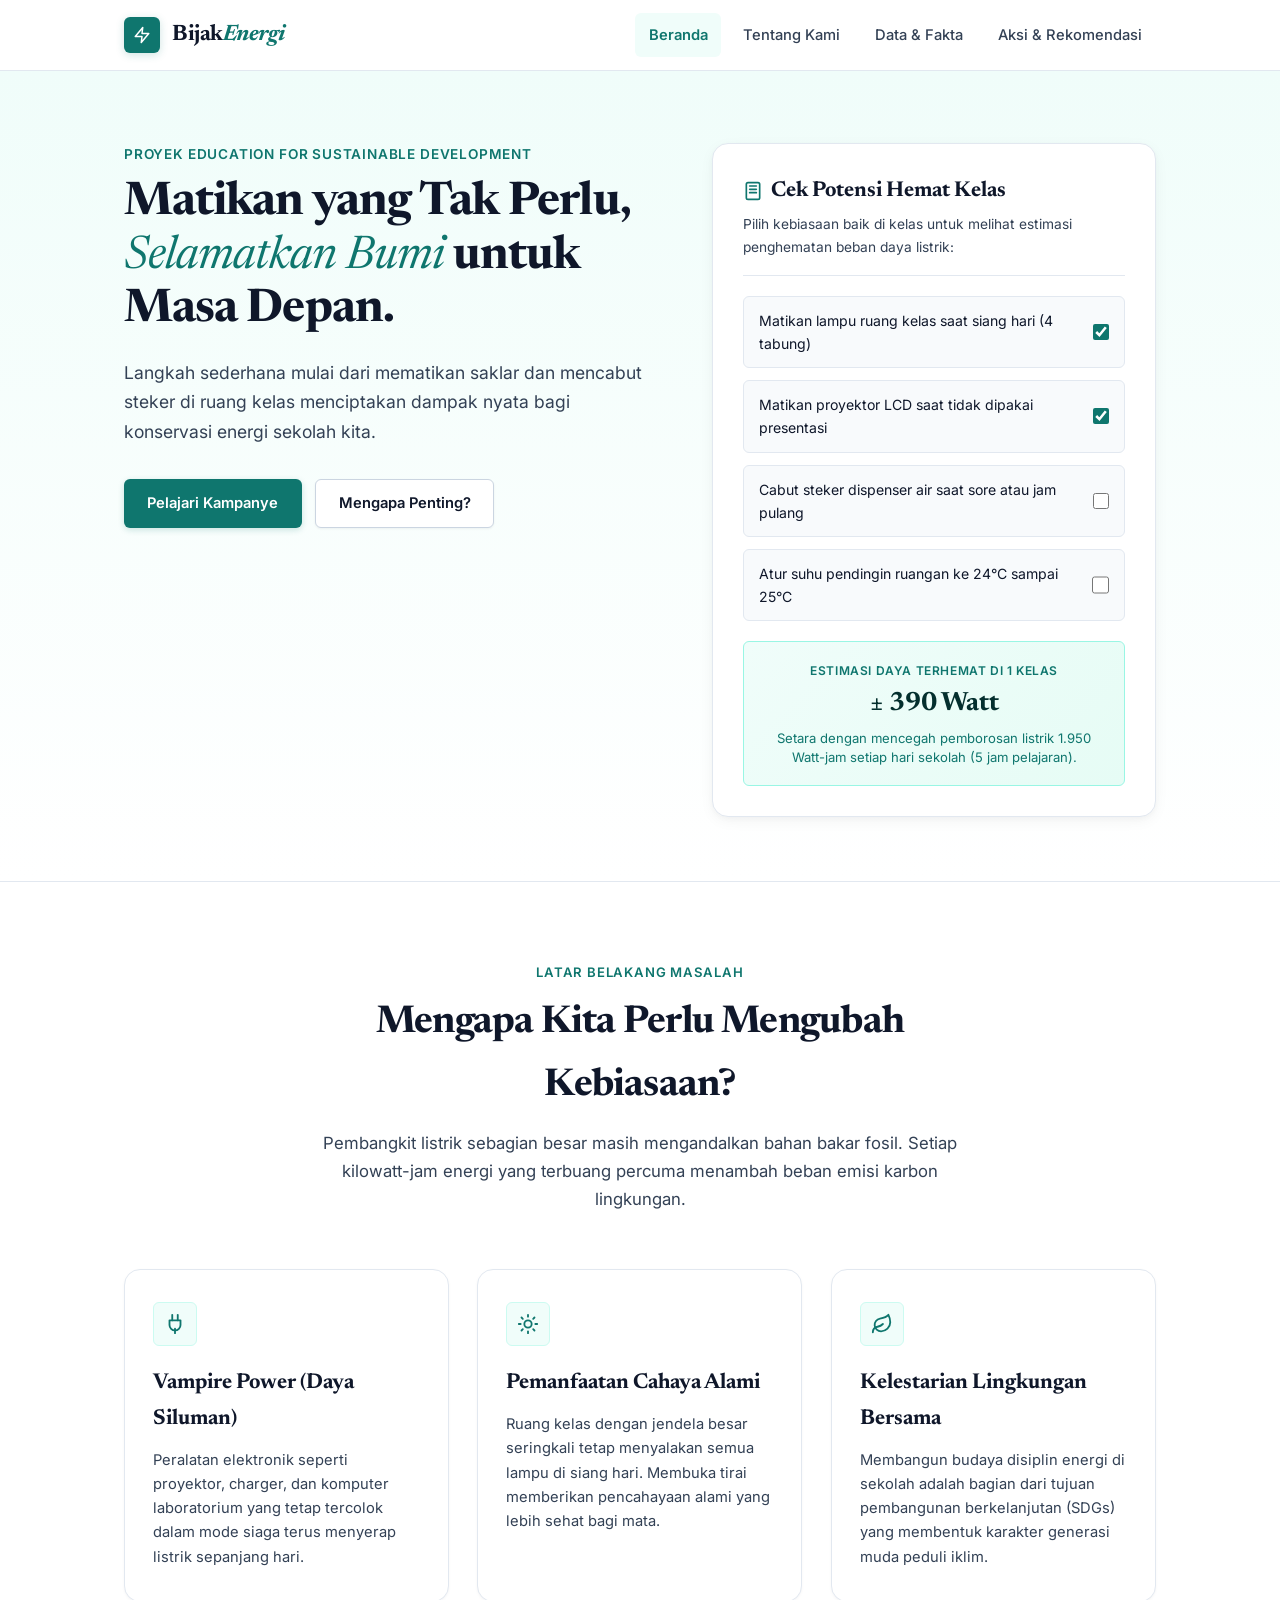
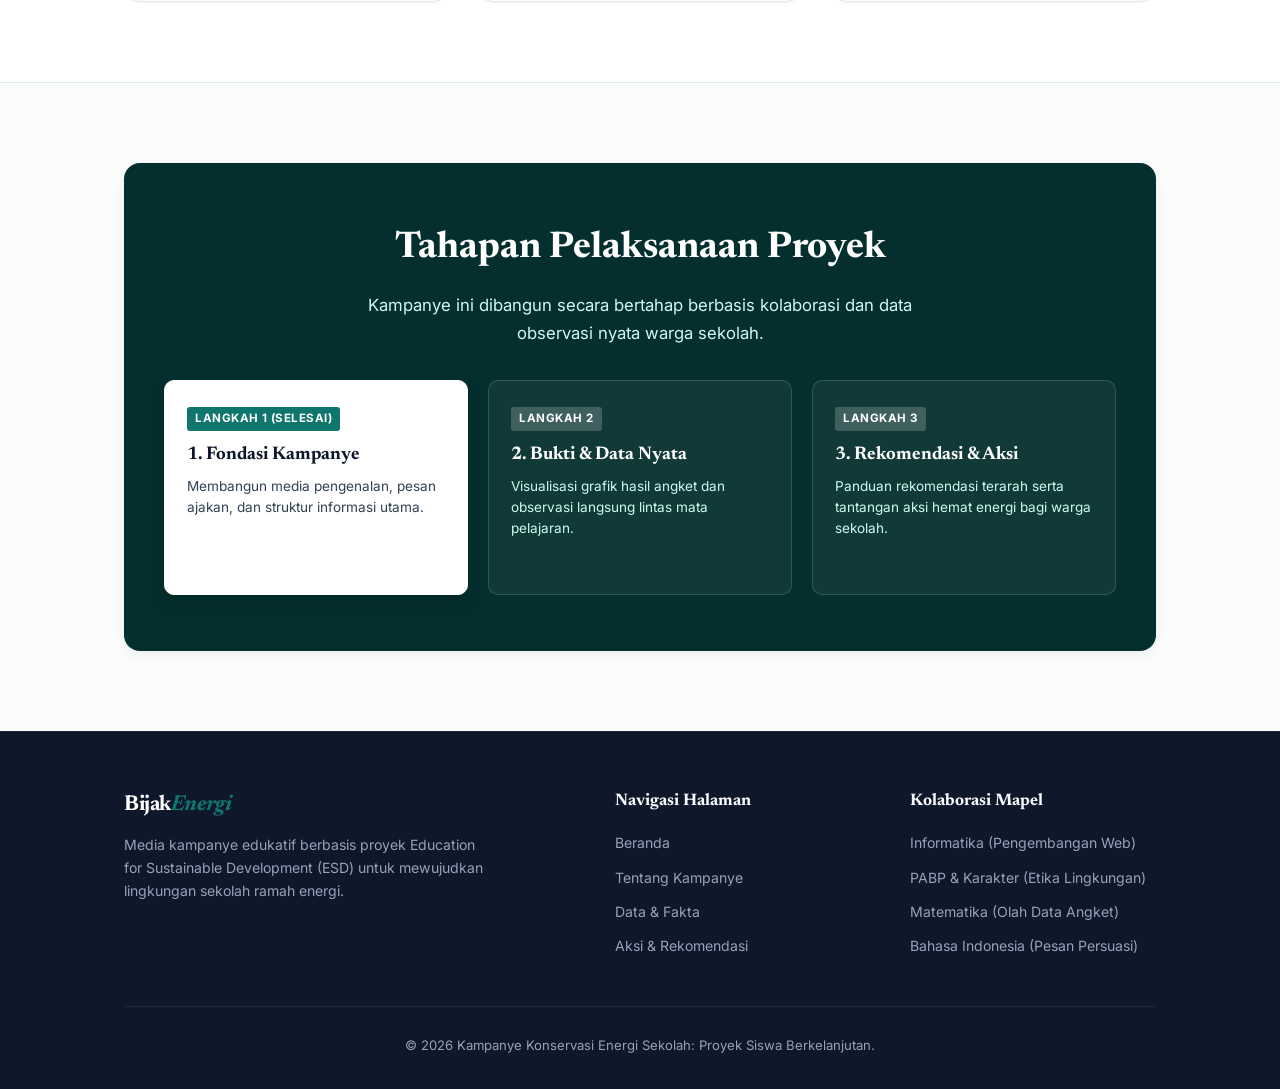
==== index.html @ 62758336 "first commit" ====
<!DOCTYPE html>
<html lang="id">
<head>
  <meta charset="UTF-8">
  <meta name="viewport" content="width=device-width, initial-scale=1.0">
  <title>Bijak Energi: Kampanye Konservasi dan Hemat Energi Sekolah</title>
  
  <!-- Google Fonts: Newsreader (Editorial Serif) & Inter (Clean UI Sans) -->
  <link rel="preconnect" href="https://fonts.googleapis.com">
  <link rel="preconnect" href="https://fonts.gstatic.com" crossorigin>
  <link href="https://fonts.googleapis.com/css2?family=Inter:wght@400;500;600;700&family=Newsreader:ital,opsz,wght@0,6..72,500;0,6..72,700;1,6..72,400;1,6..72,600&display=swap" rel="stylesheet">
  
  <!-- Main Stylesheet -->
  <link rel="stylesheet" href="css/styles.css">
</head>
<body>

  <!-- Skip Link for Keyboard Accessibility (R-32) -->
  <a href="#main-content" class="skip-link">Lewati ke konten utama</a>

  <!-- ================= HEADER & NAVIGATION ================= -->
  <header class="site-header">
    <div class="container nav-container">
      <a href="index.html" class="brand-logo">
        <div class="brand-symbol">
          <!-- Clean Energy Leaf / Circuit SVG Icon -->
          <svg viewBox="0 0 24 24" fill="none" stroke="currentColor" stroke-width="2" stroke-linecap="round" stroke-linejoin="round">
            <path d="M13 2L3 14h9l-1 8 10-12h-9l1-8z"></path>
          </svg>
        </div>
        <div class="brand-title">Bijak<span>Energi</span></div>
      </a>

      <button class="nav-toggle" id="navToggle" aria-label="Buka Menu Navigasi" aria-expanded="false">
        <span></span>
        <span></span>
        <span></span>
      </button>

      <nav aria-label="Navigasi Utama">
        <ul class="nav-menu" id="navMenu">
          <li><a href="index.html" class="nav-link active">Beranda</a></li>
          <li><a href="tentang.html" class="nav-link">Tentang Kami</a></li>
          <li><a href="data.html" class="nav-link">Data & Fakta</a></li>
          <li><a href="aksi.html" class="nav-link">Aksi & Rekomendasi</a></li>
        </ul>
      </nav>
    </div>
  </header>

  <!-- ================= MAIN CONTENT ================= -->
  <main id="main-content">
    <!-- HERO SECTION -->
    <section class="hero-section">
      <div class="container">
        <div class="hero-grid">
          <div class="hero-text">
            <div class="hero-kicker">Proyek Education for Sustainable Development</div>
            <h1 class="hero-title">
              Matikan yang Tak Perlu, <em>Selamatkan Bumi</em> untuk Masa Depan.
            </h1>
            <p class="hero-tagline">
              Langkah sederhana mulai dari mematikan saklar dan mencabut steker di ruang kelas menciptakan dampak nyata bagi konservasi energi sekolah kita.
            </p>
            <div class="hero-cta-group">
              <a href="tentang.html" class="btn btn-primary">Pelajari Kampanye</a>
              <a href="#alasan" class="btn btn-secondary">Mengapa Penting?</a>
            </div>
          </div>

          <!-- Interactive Simulator Card -->
          <div class="hero-interactive-card">
            <div class="card-header-sim">
              <h3>
                <svg viewBox="0 0 24 24" width="20" height="20" fill="none" stroke="#0f766e" stroke-width="2" stroke-linecap="round" stroke-linejoin="round">
                  <rect x="4" y="2" width="16" height="20" rx="2"></rect>
                  <line x1="8" y1="6" x2="16" y2="6"></line>
                  <line x1="8" y1="10" x2="16" y2="10"></line>
                  <line x1="8" y1="14" x2="16" y2="14"></line>
                </svg>
                Cek Potensi Hemat Kelas
              </h3>
              <p>Pilih kebiasaan baik di kelas untuk melihat estimasi penghematan beban daya listrik:</p>
            </div>

            <div class="calc-checklist">
              <label class="calc-item">
                <span>Matikan lampu ruang kelas saat siang hari (4 tabung)</span>
                <input type="checkbox" class="calc-check" data-watt="140" checked>
              </label>
              <label class="calc-item">
                <span>Matikan proyektor LCD saat tidak dipakai presentasi</span>
                <input type="checkbox" class="calc-check" data-watt="250" checked>
              </label>
              <label class="calc-item">
                <span>Cabut steker dispenser air saat sore atau jam pulang</span>
                <input type="checkbox" class="calc-check" data-watt="350">
              </label>
              <label class="calc-item">
                <span>Atur suhu pendingin ruangan ke 24°C sampai 25°C</span>
                <input type="checkbox" class="calc-check" data-watt="180">
              </label>
            </div>

            <div class="calc-result-box">
              <div class="result-title">Estimasi Daya Terhemat di 1 Kelas</div>
              <div class="result-value" id="simResultValue">± 390 Watt</div>
              <div class="result-desc" id="simResultDesc">
                Setara dengan mencegah pemborosan listrik 1.950 Watt-jam setiap hari sekolah (5 jam pelajaran).
              </div>
            </div>
          </div>
        </div>
      </div>
    </section>

    <!-- ================= KENAPA KAMPANYE INI PENTING ================= -->
    <section class="section section-alt" id="alasan">
      <div class="container">
        <div class="section-header">
          <div class="section-kicker">Latar Belakang Masalah</div>
          <h2 class="section-title">Mengapa Kita Perlu Mengubah Kebiasaan?</h2>
          <p class="section-subtitle">
            Pembangkit listrik sebagian besar masih mengandalkan bahan bakar fosil. Setiap kilowatt-jam energi yang terbuang percuma menambah beban emisi karbon lingkungan.
          </p>
        </div>

        <div class="grid-3">
          <div class="feature-card">
            <div class="feature-icon-wrap">
              <!-- Plug Icon SVG -->
              <svg viewBox="0 0 24 24" fill="none" stroke="currentColor" stroke-width="2" stroke-linecap="round" stroke-linejoin="round">
                <path d="M12 22v-5"></path>
                <path d="M9 8V2"></path>
                <path d="M15 2v6"></path>
                <path d="M18 8v5a6 6 0 0 1-12 0V8z"></path>
              </svg>
            </div>
            <h3>Vampire Power (Daya Siluman)</h3>
            <p>
              Peralatan elektronik seperti proyektor, charger, dan komputer laboratorium yang tetap tercolok dalam mode siaga terus menyerap listrik sepanjang hari.
            </p>
          </div>

          <div class="feature-card">
            <div class="feature-icon-wrap">
              <!-- Sun / Natural Light Icon SVG -->
              <svg viewBox="0 0 24 24" fill="none" stroke="currentColor" stroke-width="2" stroke-linecap="round" stroke-linejoin="round">
                <circle cx="12" cy="12" r="4"></circle>
                <path d="M12 2v2"></path>
                <path d="M12 20v2"></path>
                <path d="m4.93 4.93 1.41 1.41"></path>
                <path d="m17.66 17.66 1.41 1.41"></path>
                <path d="M2 12h2"></path>
                <path d="M20 12h2"></path>
                <path d="m6.34 17.66-1.41 1.41"></path>
                <path d="m19.07 4.93-1.41 1.41"></path>
              </svg>
            </div>
            <h3>Pemanfaatan Cahaya Alami</h3>
            <p>
              Ruang kelas dengan jendela besar seringkali tetap menyalakan semua lampu di siang hari. Membuka tirai memberikan pencahayaan alami yang lebih sehat bagi mata.
            </p>
          </div>

          <div class="feature-card">
            <div class="feature-icon-wrap">
              <!-- Sustainability Leaf Icon SVG -->
              <svg viewBox="0 0 24 24" fill="none" stroke="currentColor" stroke-width="2" stroke-linecap="round" stroke-linejoin="round">
                <path d="M11 20A7 7 0 0 1 9.8 6.1C15.5 5 17 4.48 19 2c1 2 2 4.18 2 8 0 5.5-4.78 10-10 10Z"></path>
                <path d="M2 21c0-3 1.85-5.36 5.08-6C9.5 14.52 12 13 13 12"></path>
              </svg>
            </div>
            <h3>Kelestarian Lingkungan Bersama</h3>
            <p>
              Membangun budaya disiplin energi di sekolah adalah bagian dari tujuan pembangunan berkelanjutan (SDGs) yang membentuk karakter generasi muda peduli iklim.
            </p>
          </div>
        </div>
      </div>
    </section>

    <!-- ================= ALUR KAMPANYE / ROADMAP TEASER ================= -->
    <section class="section">
      <div class="container">
        <div class="teaser-box">
          <h2>Tahapan Pelaksanaan Proyek</h2>
          <p>
            Kampanye ini dibangun secara bertahap berbasis kolaborasi dan data observasi nyata warga sekolah.
          </p>

          <div class="phases-preview">
            <div class="phase-item current">
              <span class="phase-num">LANGKAH 1 (SELESAI)</span>
              <h4>1. Fondasi Kampanye</h4>
              <p>Membangun media pengenalan, pesan ajakan, dan struktur informasi utama.</p>
            </div>

            <div class="phase-item">
              <span class="phase-num">LANGKAH 2</span>
              <h4>2. Bukti & Data Nyata</h4>
              <p>Visualisasi grafik hasil angket dan observasi langsung lintas mata pelajaran.</p>
            </div>

            <div class="phase-item">
              <span class="phase-num">LANGKAH 3</span>
              <h4>3. Rekomendasi & Aksi</h4>
              <p>Panduan rekomendasi terarah serta tantangan aksi hemat energi bagi warga sekolah.</p>
            </div>
          </div>
        </div>
      </div>
    </section>
  </main>

  <!-- ================= FOOTER ================= -->
  <footer class="site-footer">
    <div class="container">
      <div class="footer-grid">
        <div class="footer-brand">
          <div class="brand-title">Bijak<span>Energi</span></div>
          <p>
            Media kampanye edukatif berbasis proyek Education for Sustainable Development (ESD) untuk mewujudkan lingkungan sekolah ramah energi.
          </p>
        </div>

        <div class="footer-links">
          <h4>Navigasi Halaman</h4>
          <ul>
            <li><a href="index.html">Beranda</a></li>
            <li><a href="tentang.html">Tentang Kampanye</a></li>
            <li><a href="data.html">Data & Fakta</a></li>
            <li><a href="aksi.html">Aksi & Rekomendasi</a></li>
          </ul>
        </div>

        <div class="footer-links">
          <h4>Kolaborasi Mapel</h4>
          <ul>
            <li><a href="tentang.html#mapel">Informatika (Pengembangan Web)</a></li>
            <li><a href="tentang.html#mapel">PABP & Karakter (Etika Lingkungan)</a></li>
            <li><a href="tentang.html#mapel">Matematika (Olah Data Angket)</a></li>
            <li><a href="tentang.html#mapel">Bahasa Indonesia (Pesan Persuasi)</a></li>
          </ul>
        </div>
      </div>

      <div class="footer-bottom">
        <p>&copy; 2026 Kampanye Konservasi Energi Sekolah: Proyek Siswa Berkelanjutan.</p>
      </div>
    </div>
  </footer>

  <!-- Script -->
  <script src="js/main.js"></script>
</body>
</html>
---- css/styles.css ----
/* ==========================================================
   CSS Stylesheet - Kampanye Konservasi & Hemat Energi
   ESD (Education for Sustainable Development)
   Refined for Ultra-Smooth Interactions, Warm Aesthetic, & Polished Transitions
   ========================================================== */

:root {
  --primary-color: #0d9488;      /* Deep Teal */
  --primary-dark: #0f766e;
  --primary-light: #f0fdfa;
  --primary-border: #ccfbf1;
  --accent-color: #b45309;       /* Deep Solar Ochre */
  --text-main: #0f172a;          /* Slate 900 */
  --text-muted: #334155;         /* Slate 700 - WCAG AAA / AA compliant */
  --text-light: #64748b;         /* Slate 500 */
  --bg-main: #fbfdfc;            /* Clean warm paper white */
  --bg-card: #ffffff;
  --bg-subtle: #f8fafc;
  --border-color: #e2e8f0;
  --border-strong: #cbd5e1;
  --font-heading: 'Newsreader', Georgia, serif;
  --font-body: 'Inter', -apple-system, BlinkMacSystemFont, 'Segoe UI', Roboto, sans-serif;
  --radius-sm: 6px;
  --radius-md: 10px;
  --radius-lg: 16px;
  --shadow-sm: 0 1px 3px rgba(15, 23, 42, 0.04), 0 1px 2px rgba(15, 23, 42, 0.02);
  --shadow-md: 0 4px 16px -2px rgba(15, 23, 42, 0.06), 0 2px 6px -1px rgba(15, 23, 42, 0.03);
  --shadow-hover: 0 10px 25px -4px rgba(15, 23, 42, 0.08), 0 4px 10px -2px rgba(15, 23, 42, 0.04);
  --ease-smooth: cubic-bezier(0.16, 1, 0.3, 1);
  --transition-fast: all 0.2s var(--ease-smooth);
  --transition-normal: all 0.35s var(--ease-smooth);
}

* {
  margin: 0;
  padding: 0;
  box-sizing: border-box;
}

html {
  scroll-behavior: smooth;
}

body {
  font-family: var(--font-body);
  color: var(--text-main);
  background-color: var(--bg-main);
  line-height: 1.65;
  display: flex;
  flex-direction: column;
  min-height: 100vh;
  -webkit-font-smoothing: antialiased;
}

/* ================= ACCESSIBILITY (R-32) ================= */
:focus-visible {
  outline: 2.5px solid #0f766e;
  outline-offset: 3px;
  border-radius: var(--radius-sm);
}

.skip-link {
  position: absolute;
  top: -50px;
  left: 1rem;
  background: var(--primary-dark);
  color: #ffffff;
  padding: 8px 16px;
  z-index: 9999;
  text-decoration: none;
  font-weight: 600;
  font-size: 0.9rem;
  border-radius: var(--radius-sm);
  transition: top 0.25s var(--ease-smooth);
}

.skip-link:focus {
  top: 1rem;
}

.container {
  width: 100%;
  max-width: 1080px;
  margin: 0 auto;
  padding: 0 1.5rem;
}

/* ================= SVG ICON HELPER ================= */
.icon-svg {
  display: inline-block;
  width: 1.2em;
  height: 1.2em;
  vertical-align: -0.2em;
  fill: none;
  stroke: currentColor;
  stroke-width: 2;
  stroke-linecap: round;
  stroke-linejoin: round;
}

/* ================= HEADER & NAVIGATION ================= */
.site-header {
  background-color: rgba(255, 255, 255, 0.95);
  backdrop-filter: blur(10px);
  position: sticky;
  top: 0;
  z-index: 1000;
  border-bottom: 1px solid var(--border-color);
  transition: var(--transition-normal);
}

.nav-container {
  display: flex;
  align-items: center;
  justify-content: space-between;
  height: 70px;
}

.brand-logo {
  display: flex;
  align-items: center;
  gap: 0.75rem;
  text-decoration: none;
  color: var(--text-main);
  transition: transform 0.25s var(--ease-smooth);
}

.brand-logo:hover {
  transform: scale(1.02);
}

.brand-symbol {
  width: 36px;
  height: 36px;
  background-color: var(--primary-dark);
  color: #ffffff;
  border-radius: var(--radius-sm);
  display: flex;
  align-items: center;
  justify-content: center;
  box-shadow: 0 2px 8px rgba(15, 118, 110, 0.2);
  transition: var(--transition-fast);
}

.brand-symbol svg {
  width: 18px;
  height: 18px;
}

.brand-title {
  font-family: var(--font-heading);
  font-size: 1.4rem;
  font-weight: 700;
  letter-spacing: -0.02em;
  color: var(--text-main);
}

.brand-title span {
  color: var(--primary-dark);
  font-style: italic;
}

.nav-menu {
  display: flex;
  list-style: none;
  align-items: center;
  gap: 0.5rem;
}

.nav-link {
  text-decoration: none;
  color: var(--text-muted);
  font-weight: 500;
  font-size: 0.92rem;
  padding: 0.45rem 0.85rem;
  border-radius: var(--radius-sm);
  transition: var(--transition-fast);
  display: inline-flex;
  align-items: center;
  min-height: 44px;
}

.nav-link:hover {
  color: var(--primary-dark);
  background-color: var(--primary-light);
  transform: translateY(-1px);
}

.nav-link.active {
  color: var(--primary-dark);
  background-color: var(--primary-light);
  font-weight: 600;
}

.badge-phase {
  font-size: 0.68rem;
  padding: 0.15rem 0.4rem;
  border-radius: 3px;
  background-color: #f1f5f9;
  color: #475569;
  margin-left: 0.4rem;
  font-weight: 600;
  letter-spacing: 0.02em;
  border: 1px solid #e2e8f0;
}

.nav-toggle {
  display: none;
  background: none;
  border: 1px solid var(--border-color);
  border-radius: var(--radius-sm);
  cursor: pointer;
  padding: 0.5rem;
  min-width: 44px;
  min-height: 44px;
}

.nav-toggle span {
  display: block;
  width: 20px;
  height: 2px;
  background-color: var(--text-main);
  margin: 4px 0;
  border-radius: 1px;
  transition: var(--transition-fast);
}

/* ================= BUTTONS ================= */
.btn {
  display: inline-flex;
  align-items: center;
  justify-content: center;
  gap: 0.5rem;
  padding: 0.7rem 1.4rem;
  font-family: var(--font-body);
  font-size: 0.92rem;
  font-weight: 600;
  text-decoration: none;
  border-radius: var(--radius-sm);
  transition: var(--transition-fast);
  cursor: pointer;
  border: 1px solid transparent;
  min-height: 44px;
}

.btn:active {
  transform: scale(0.98);
}

.btn-primary {
  background-color: var(--primary-dark);
  color: #ffffff;
  box-shadow: 0 2px 6px rgba(15, 118, 110, 0.2);
}

.btn-primary:hover {
  background-color: #115e59;
  transform: translateY(-2px);
  box-shadow: 0 4px 12px rgba(15, 118, 110, 0.3);
}

.btn-secondary {
  background-color: #ffffff;
  color: var(--text-main);
  border-color: var(--border-strong);
  box-shadow: var(--shadow-sm);
}

.btn-secondary:hover {
  background-color: #f8fafc;
  border-color: var(--text-muted);
  transform: translateY(-2px);
  box-shadow: var(--shadow-md);
}

/* ================= HERO SECTION ================= */
.hero-section {
  padding: 4.5rem 0 4rem;
  background: linear-gradient(180deg, #f0fdfa 0%, #ffffff 100%);
  border-bottom: 1px solid var(--border-color);
}

.hero-grid {
  display: grid;
  grid-template-columns: 1.2fr 1fr;
  gap: 3.5rem;
  align-items: start;
}

.hero-kicker {
  font-size: 0.85rem;
  font-weight: 600;
  text-transform: uppercase;
  letter-spacing: 0.06em;
  color: var(--primary-dark);
  margin-bottom: 0.75rem;
}

.hero-title {
  font-family: var(--font-heading);
  font-size: 2.9rem;
  line-height: 1.15;
  font-weight: 700;
  color: var(--text-main);
  margin-bottom: 1.25rem;
  letter-spacing: -0.02em;
}

.hero-title em {
  font-style: italic;
  font-weight: 400;
  color: var(--primary-dark);
}

.hero-tagline {
  font-size: 1.1rem;
  color: var(--text-muted);
  margin-bottom: 2rem;
  line-height: 1.7;
}

.hero-cta-group {
  display: flex;
  gap: 0.85rem;
  flex-wrap: wrap;
}

/* ================= INTERACTIVE SIMULATOR CARD ================= */
.hero-interactive-card {
  background: #ffffff;
  padding: 1.85rem;
  border-radius: var(--radius-lg);
  border: 1px solid var(--border-color);
  box-shadow: var(--shadow-md);
  transition: var(--transition-normal);
}

.hero-interactive-card:hover {
  box-shadow: var(--shadow-hover);
  border-color: #cbd5e1;
}

.card-header-sim {
  border-bottom: 1px solid var(--border-color);
  padding-bottom: 1rem;
  margin-bottom: 1.25rem;
}

.card-header-sim h3 {
  font-family: var(--font-heading);
  font-size: 1.35rem;
  color: var(--text-main);
  font-weight: 700;
  display: flex;
  align-items: center;
  gap: 0.5rem;
}

.card-header-sim p {
  font-size: 0.86rem;
  color: var(--text-muted);
  margin-top: 0.25rem;
}

.calc-checklist {
  display: flex;
  flex-direction: column;
  gap: 0.75rem;
}

.calc-item {
  display: flex;
  align-items: center;
  justify-content: space-between;
  padding: 0.75rem 0.95rem;
  background-color: var(--bg-subtle);
  border: 1px solid var(--border-color);
  border-radius: var(--radius-sm);
  font-size: 0.88rem;
  color: var(--text-main);
  cursor: pointer;
  transition: var(--transition-fast);
}

.calc-item:hover {
  background-color: #ffffff;
  border-color: var(--primary-dark);
  transform: translateX(3px);
  box-shadow: var(--shadow-sm);
}

.calc-item input[type="checkbox"] {
  width: 18px;
  height: 18px;
  cursor: pointer;
  accent-color: var(--primary-dark);
  margin-left: 0.75rem;
  transition: transform 0.2s var(--ease-smooth);
}

.calc-item input[type="checkbox"]:active {
  transform: scale(0.9);
}

.calc-result-box {
  margin-top: 1.25rem;
  padding: 1.15rem;
  background: linear-gradient(135deg, #f0fdfa 0%, #e6fcf5 100%);
  border: 1px solid #99f6e4;
  border-radius: var(--radius-sm);
  text-align: center;
  transition: var(--transition-normal);
}

.calc-result-box .result-title {
  font-size: 0.75rem;
  color: var(--primary-dark);
  font-weight: 600;
  text-transform: uppercase;
  letter-spacing: 0.05em;
}

.calc-result-box .result-value {
  font-family: var(--font-heading);
  font-size: 1.65rem;
  font-weight: 700;
  color: #042f2e;
  margin: 0.15rem 0;
  transition: transform 0.25s var(--ease-smooth), color 0.25s var(--ease-smooth);
}

.calc-result-box.is-updating .result-value {
  transform: scale(1.06);
  color: var(--primary-dark);
}

.calc-result-box .result-desc {
  font-size: 0.82rem;
  color: #0f766e;
  line-height: 1.45;
}

/* ================= SECTION STYLES ================= */
.section {
  padding: 5rem 0;
}

.section-alt {
  background-color: #ffffff;
  border-bottom: 1px solid var(--border-color);
}

.section-header {
  max-width: 680px;
  margin: 0 auto 3.5rem;
  text-align: center;
}

.section-kicker {
  font-size: 0.82rem;
  font-weight: 600;
  text-transform: uppercase;
  letter-spacing: 0.06em;
  color: var(--primary-dark);
  margin-bottom: 0.5rem;
}

.section-title {
  font-family: var(--font-heading);
  font-size: 2.4rem;
  font-weight: 700;
  color: var(--text-main);
  margin-bottom: 0.75rem;
  letter-spacing: -0.02em;
}

.section-subtitle {
  font-size: 1.05rem;
  color: var(--text-muted);
}

/* ================= CARDS & GRIDS ================= */
.grid-3 {
  display: grid;
  grid-template-columns: repeat(3, 1fr);
  gap: 1.75rem;
}

.feature-card {
  background: var(--bg-card);
  padding: 2rem 1.75rem;
  border-radius: var(--radius-lg);
  border: 1px solid var(--border-color);
  box-shadow: var(--shadow-sm);
  display: flex;
  flex-direction: column;
  transition: var(--transition-normal);
}

.feature-card:hover {
  border-color: #99f6e4;
  transform: translateY(-4px);
  box-shadow: var(--shadow-hover);
}

.feature-icon-wrap {
  width: 44px;
  height: 44px;
  background-color: var(--primary-light);
  color: var(--primary-dark);
  border-radius: var(--radius-sm);
  display: flex;
  align-items: center;
  justify-content: center;
  margin-bottom: 1.25rem;
  border: 1px solid var(--primary-border);
  transition: var(--transition-fast);
}

.feature-card:hover .feature-icon-wrap {
  background-color: var(--primary-dark);
  color: #ffffff;
  transform: scale(1.05);
}

.feature-icon-wrap svg {
  width: 22px;
  height: 22px;
}

.feature-card h3 {
  font-family: var(--font-heading);
  font-size: 1.35rem;
  margin-bottom: 0.65rem;
  color: var(--text-main);
  font-weight: 700;
}

.feature-card p {
  color: var(--text-muted);
  font-size: 0.92rem;
  line-height: 1.65;
}

/* ================= ABOUT / PURPOSE SECTION ================= */
.about-grid {
  display: grid;
  grid-template-columns: 1.2fr 0.8fr;
  gap: 3.5rem;
  align-items: start;
}

.about-content h2 {
  font-family: var(--font-heading);
  font-size: 2.25rem;
  font-weight: 700;
  margin-bottom: 1.1rem;
  color: var(--text-main);
  letter-spacing: -0.01em;
}

.about-content p {
  color: var(--text-muted);
  margin-bottom: 1.1rem;
  font-size: 0.98rem;
  line-height: 1.7;
}

.about-list {
  list-style: none;
  margin: 1.5rem 0;
}

.about-list li {
  display: flex;
  align-items: flex-start;
  gap: 0.85rem;
  margin-bottom: 1rem;
  color: var(--text-main);
  font-size: 0.95rem;
  line-height: 1.6;
}

.check-mark {
  width: 20px;
  height: 20px;
  color: var(--primary-dark);
  flex-shrink: 0;
  margin-top: 0.15rem;
}

.team-badge-box {
  background: var(--bg-subtle);
  border: 1px solid var(--border-color);
  padding: 1.75rem;
  border-radius: var(--radius-lg);
  box-shadow: var(--shadow-sm);
}

.team-badge-box h4 {
  font-family: var(--font-heading);
  color: var(--text-main);
  margin-bottom: 0.6rem;
  font-size: 1.25rem;
  font-weight: 700;
}

.team-info-list {
  list-style: none;
  font-size: 0.9rem;
  color: var(--text-muted);
}

.team-info-list li {
  margin-bottom: 0.6rem;
}

.team-info-list strong {
  color: var(--text-main);
}

.mapel-card {
  padding: 0.7rem 0.9rem;
  background: #ffffff;
  border: 1px solid var(--border-color);
  border-radius: var(--radius-sm);
  font-size: 0.86rem;
  display: flex;
  align-items: center;
  gap: 0.75rem;
  transition: var(--transition-fast);
}

.mapel-card:hover {
  border-color: var(--primary-dark);
  transform: translateX(3px);
}

.mapel-card svg {
  width: 17px;
  height: 17px;
  color: var(--primary-dark);
  flex-shrink: 0;
}

/* ================= TEASER / ROADMAP SECTION ================= */
.teaser-box {
  background: #042f2e;
  color: #ffffff;
  border-radius: var(--radius-lg);
  padding: 3.5rem 2.5rem;
  text-align: center;
  box-shadow: var(--shadow-md);
}

.teaser-box h2 {
  font-family: var(--font-heading);
  font-size: 2.3rem;
  margin-bottom: 0.75rem;
  font-weight: 700;
}

.teaser-box p {
  font-size: 1.05rem;
  color: #ccfbf1;
  max-width: 600px;
  margin: 0 auto 2rem;
}

.phases-preview {
  display: grid;
  grid-template-columns: repeat(3, 1fr);
  gap: 1.25rem;
  text-align: left;
}

.phase-item {
  background: rgba(255, 255, 255, 0.05);
  border: 1px solid rgba(255, 255, 255, 0.15);
  padding: 1.4rem;
  border-radius: var(--radius-md);
  transition: var(--transition-normal);
}

.phase-item:hover {
  background: rgba(255, 255, 255, 0.09);
  transform: translateY(-2px);
}

.phase-item.current {
  background: #ffffff;
  color: var(--text-main);
  border-color: #ffffff;
  box-shadow: 0 8px 20px rgba(0, 0, 0, 0.15);
}

.phase-item.current .phase-num {
  background-color: var(--primary-dark);
  color: #ffffff;
}

.phase-item.current h4 {
  color: var(--text-main);
}

.phase-item.current p {
  color: var(--text-muted);
}

.phase-num {
  display: inline-block;
  font-size: 0.72rem;
  font-weight: 700;
  padding: 0.15rem 0.5rem;
  border-radius: 3px;
  background: rgba(255, 255, 255, 0.2);
  margin-bottom: 0.6rem;
  letter-spacing: 0.04em;
}

.phase-item h4 {
  font-family: var(--font-heading);
  font-size: 1.15rem;
  margin-bottom: 0.35rem;
  color: #ffffff;
  font-weight: 700;
}

.phase-item p {
  font-size: 0.85rem;
  color: #ccfbf1;
  line-height: 1.55;
}

/* ================= PLACEHOLDER SECTION ================= */
.placeholder-card {
  text-align: center;
  padding: 3.5rem 2rem;
  background: #ffffff;
  border-radius: var(--radius-lg);
  border: 1px solid var(--border-color);
  box-shadow: var(--shadow-sm);
  transition: var(--transition-normal);
}

.placeholder-card:hover {
  box-shadow: var(--shadow-md);
}

.placeholder-icon-wrap {
  width: 56px;
  height: 56px;
  background-color: var(--primary-light);
  color: var(--primary-dark);
  border-radius: 50%;
  display: flex;
  align-items: center;
  justify-content: center;
  margin: 0 auto 1.25rem;
  border: 1px solid var(--primary-border);
  transition: transform 0.3s var(--ease-smooth);
}

.placeholder-card:hover .placeholder-icon-wrap {
  transform: scale(1.08);
}

.placeholder-icon-wrap svg {
  width: 28px;
  height: 28px;
}

/* ================= FOOTER ================= */
.site-footer {
  background-color: #0f172a;
  color: #94a3b8;
  padding: 3.5rem 0 2rem;
  margin-top: auto;
  border-top: 1px solid #1e293b;
}

.footer-grid {
  display: grid;
  grid-template-columns: 1.8fr 1fr 1fr;
  gap: 3rem;
  margin-bottom: 2.5rem;
}

.footer-brand .brand-title {
  color: #ffffff;
  font-size: 1.35rem;
  margin-bottom: 0.6rem;
}

.footer-brand p {
  font-size: 0.88rem;
  line-height: 1.65;
  max-width: 360px;
}

.footer-links h4 {
  color: #f8fafc;
  font-family: var(--font-heading);
  font-size: 1.05rem;
  margin-bottom: 0.85rem;
  font-weight: 700;
}

.footer-links ul {
  list-style: none;
}

.footer-links li {
  margin-bottom: 0.4rem;
}

.footer-links a {
  color: #94a3b8;
  text-decoration: none;
  font-size: 0.88rem;
  transition: var(--transition-fast);
  display: inline-block;
  padding: 0.15rem 0;
}

.footer-links a:hover {
  color: #5eead4;
  transform: translateX(2px);
}

.footer-bottom {
  padding-top: 1.75rem;
  border-top: 1px solid #1e293b;
  text-align: center;
  font-size: 0.82rem;
}

/* ================= SCROLL REVEAL ANIMATIONS (SMOOTH & SUBTLE) ================= */
.reveal {
  opacity: 0;
  transform: translateY(18px);
  transition: opacity 0.6s var(--ease-smooth), transform 0.6s var(--ease-smooth);
  will-change: opacity, transform;
}

.reveal.is-visible {
  opacity: 1;
  transform: translateY(0);
}

/* ================= RESPONSIVE DESIGN (R-03) ================= */
@media (max-width: 900px) {
  .hero-grid,
  .about-grid,
  .footer-grid {
    grid-template-columns: 1fr;
    gap: 2.5rem;
  }

  .grid-3,
  .phases-preview {
    grid-template-columns: 1fr;
  }

  .hero-title {
    font-size: 2.35rem;
  }

  .section-title {
    font-size: 2rem;
  }
}

@media (max-width: 768px) {
  .nav-toggle {
    display: block;
  }

  .nav-menu {
    position: absolute;
    top: 70px;
    left: 0;
    right: 0;
    background: rgba(255, 255, 255, 0.98);
    backdrop-filter: blur(12px);
    flex-direction: column;
    align-items: flex-start;
    padding: 1.25rem;
    gap: 0.5rem;
    border-bottom: 1px solid var(--border-color);
    box-shadow: 0 10px 25px rgba(0, 0, 0, 0.08);
    display: none;
    transform: translateY(-8px);
    opacity: 0;
    transition: transform 0.25s var(--ease-smooth), opacity 0.25s var(--ease-smooth);
  }

  .nav-menu.is-active {
    display: flex;
    transform: translateY(0);
    opacity: 1;
  }

  .nav-link {
    width: 100%;
    padding: 0.75rem;
  }
}
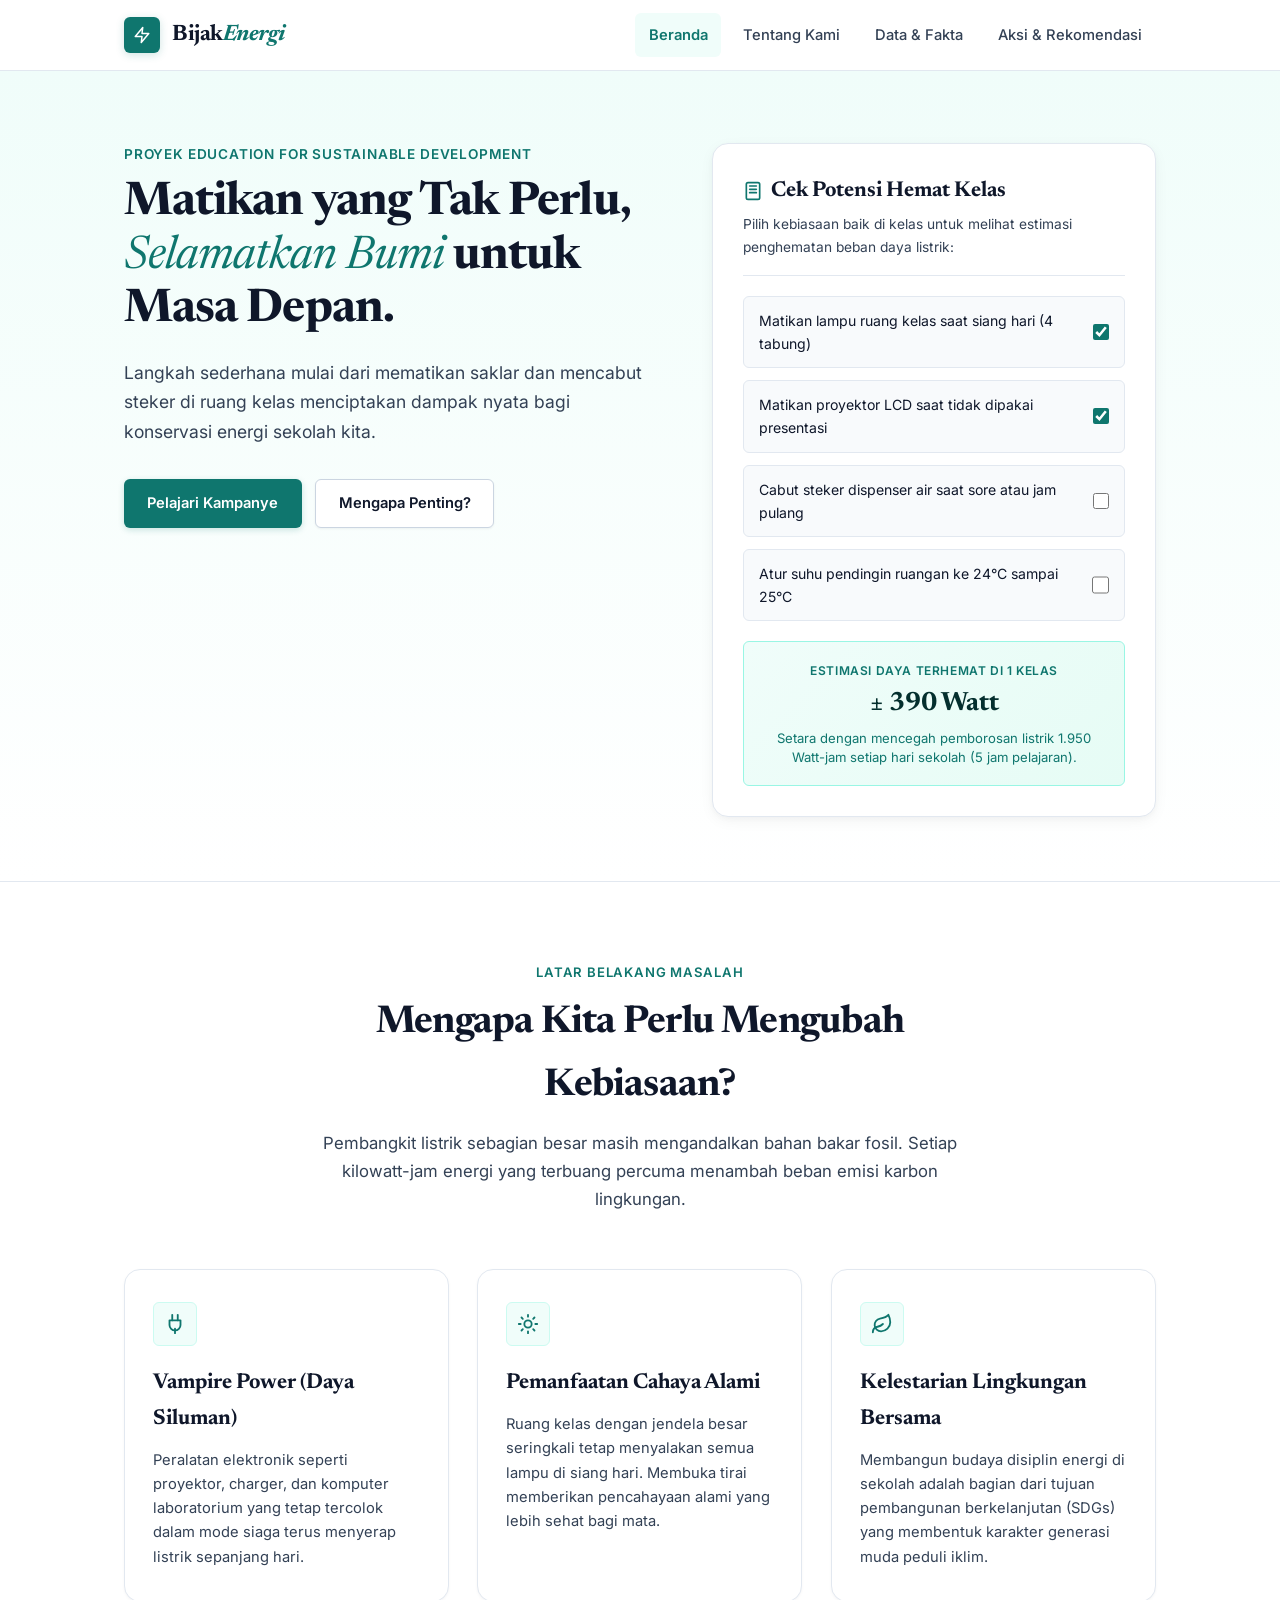
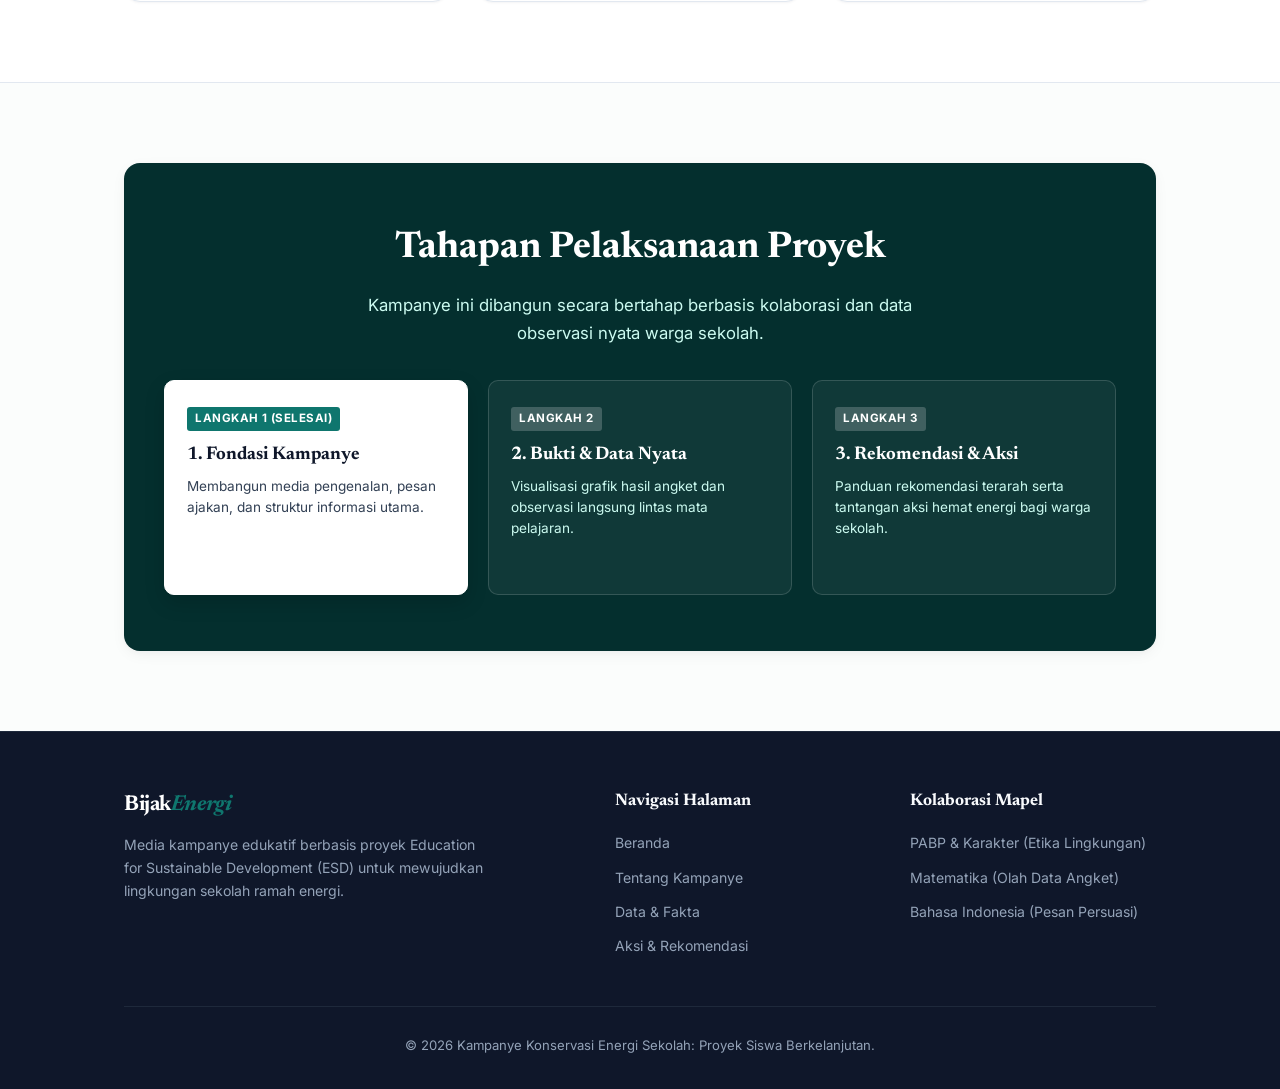
==== commit 286e3da8: "perubahan footer" ====
--- a/index.html
+++ b/index.html
@@ -237,7 +237,6 @@
         <div class="footer-links">
           <h4>Kolaborasi Mapel</h4>
           <ul>
-            <li><a href="tentang.html#mapel">Informatika (Pengembangan Web)</a></li>
             <li><a href="tentang.html#mapel">PABP & Karakter (Etika Lingkungan)</a></li>
             <li><a href="tentang.html#mapel">Matematika (Olah Data Angket)</a></li>
             <li><a href="tentang.html#mapel">Bahasa Indonesia (Pesan Persuasi)</a></li>
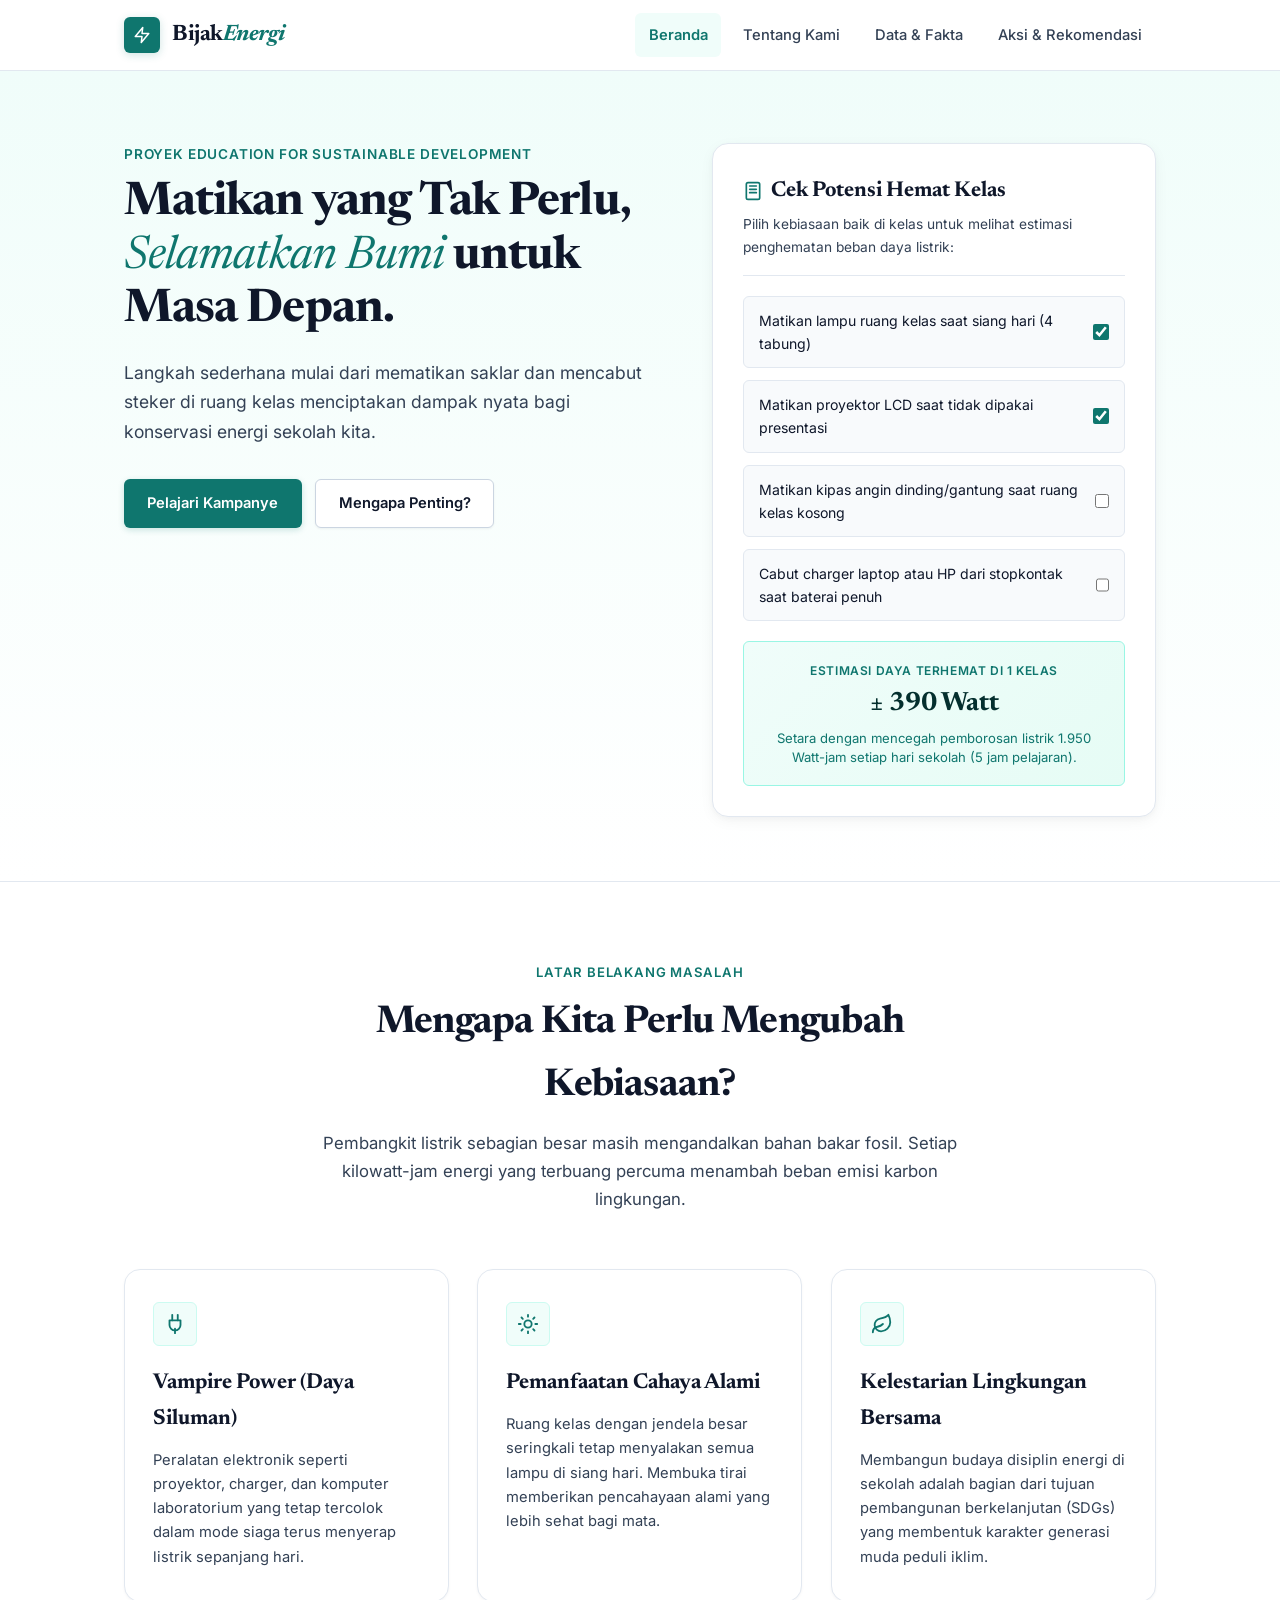
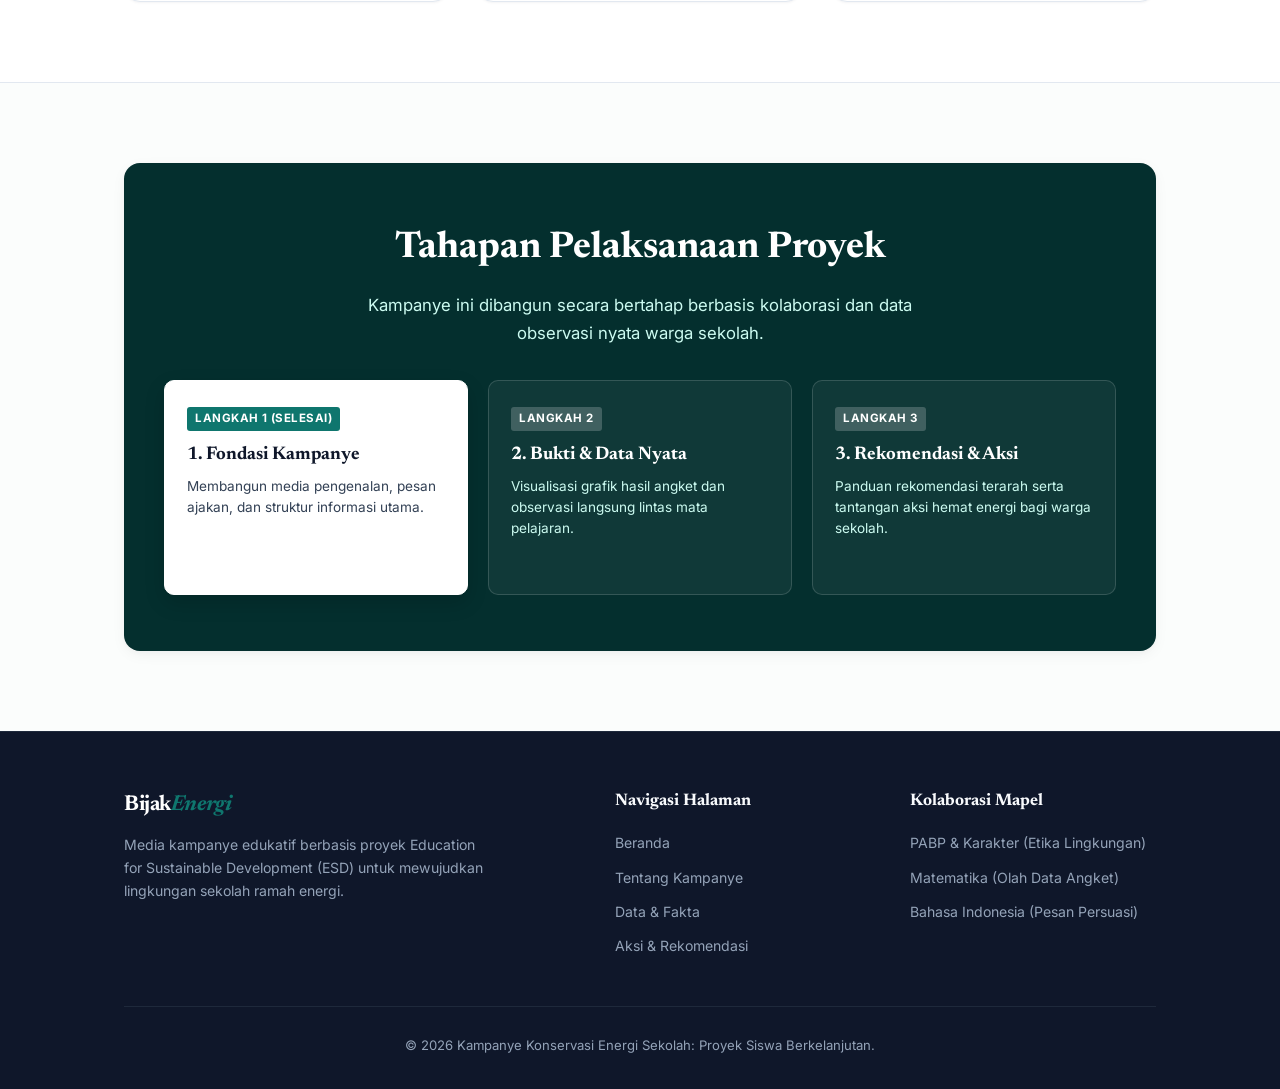
==== commit ab24828c: "perubahan footer dan ceklisan" ====
--- a/index.html
+++ b/index.html
@@ -93,12 +93,12 @@
                 <input type="checkbox" class="calc-check" data-watt="250" checked>
               </label>
               <label class="calc-item">
-                <span>Cabut steker dispenser air saat sore atau jam pulang</span>
-                <input type="checkbox" class="calc-check" data-watt="350">
-              </label>
-              <label class="calc-item">
-                <span>Atur suhu pendingin ruangan ke 24°C sampai 25°C</span>
-                <input type="checkbox" class="calc-check" data-watt="180">
+                <span>Matikan kipas angin dinding/gantung saat ruang kelas kosong</span>
+                <input type="checkbox" class="calc-check" data-watt="120">
+              </label>
+              <label class="calc-item">
+                <span>Cabut charger laptop atau HP dari stopkontak saat baterai penuh</span>
+                <input type="checkbox" class="calc-check" data-watt="75">
               </label>
             </div>
 
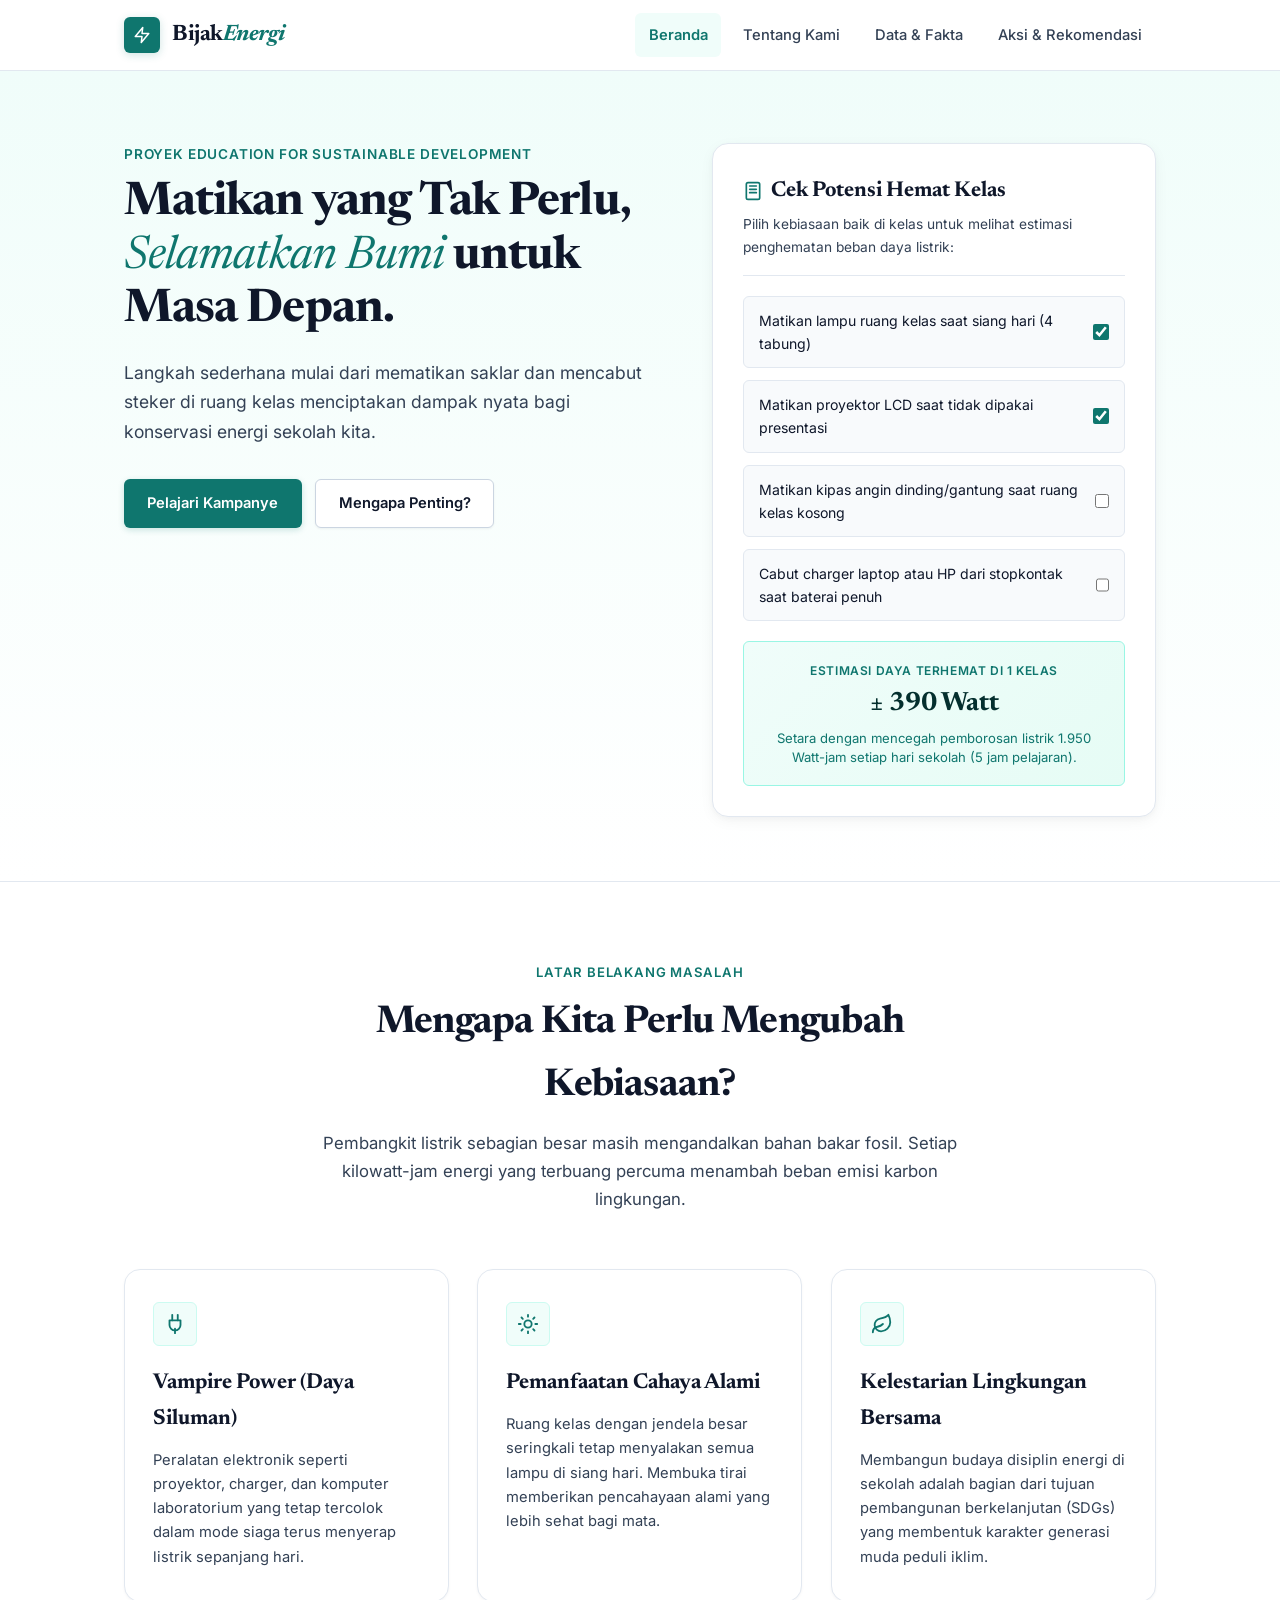
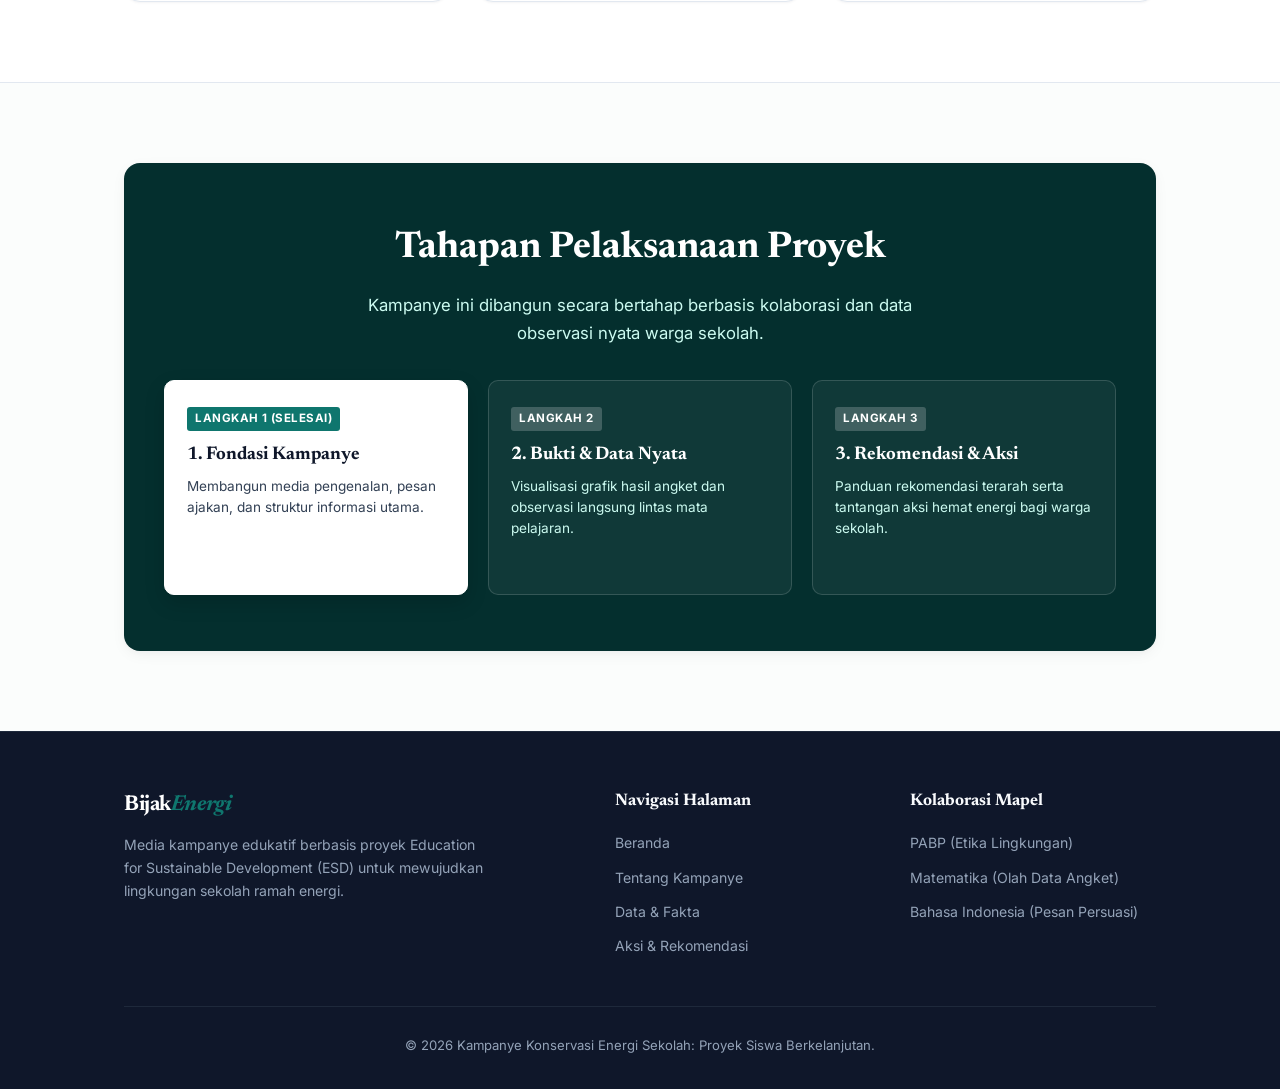
==== commit b3e86da4: "perubahan footer dan ceklisans" ====
--- a/index.html
+++ b/index.html
@@ -1,256 +1,368 @@
-<!DOCTYPE html>
+<!doctype html>
 <html lang="id">
-<head>
-  <meta charset="UTF-8">
-  <meta name="viewport" content="width=device-width, initial-scale=1.0">
-  <title>Bijak Energi: Kampanye Konservasi dan Hemat Energi Sekolah</title>
-  
-  <!-- Google Fonts: Newsreader (Editorial Serif) & Inter (Clean UI Sans) -->
-  <link rel="preconnect" href="https://fonts.googleapis.com">
-  <link rel="preconnect" href="https://fonts.gstatic.com" crossorigin>
-  <link href="https://fonts.googleapis.com/css2?family=Inter:wght@400;500;600;700&family=Newsreader:ital,opsz,wght@0,6..72,500;0,6..72,700;1,6..72,400;1,6..72,600&display=swap" rel="stylesheet">
-  
-  <!-- Main Stylesheet -->
-  <link rel="stylesheet" href="css/styles.css">
-</head>
-<body>
-
-  <!-- Skip Link for Keyboard Accessibility (R-32) -->
-  <a href="#main-content" class="skip-link">Lewati ke konten utama</a>
-
-  <!-- ================= HEADER & NAVIGATION ================= -->
-  <header class="site-header">
-    <div class="container nav-container">
-      <a href="index.html" class="brand-logo">
-        <div class="brand-symbol">
-          <!-- Clean Energy Leaf / Circuit SVG Icon -->
-          <svg viewBox="0 0 24 24" fill="none" stroke="currentColor" stroke-width="2" stroke-linecap="round" stroke-linejoin="round">
-            <path d="M13 2L3 14h9l-1 8 10-12h-9l1-8z"></path>
-          </svg>
-        </div>
-        <div class="brand-title">Bijak<span>Energi</span></div>
-      </a>
-
-      <button class="nav-toggle" id="navToggle" aria-label="Buka Menu Navigasi" aria-expanded="false">
-        <span></span>
-        <span></span>
-        <span></span>
-      </button>
-
-      <nav aria-label="Navigasi Utama">
-        <ul class="nav-menu" id="navMenu">
-          <li><a href="index.html" class="nav-link active">Beranda</a></li>
-          <li><a href="tentang.html" class="nav-link">Tentang Kami</a></li>
-          <li><a href="data.html" class="nav-link">Data & Fakta</a></li>
-          <li><a href="aksi.html" class="nav-link">Aksi & Rekomendasi</a></li>
-        </ul>
-      </nav>
-    </div>
-  </header>
-
-  <!-- ================= MAIN CONTENT ================= -->
-  <main id="main-content">
-    <!-- HERO SECTION -->
-    <section class="hero-section">
+  <head>
+    <meta charset="UTF-8" />
+    <meta name="viewport" content="width=device-width, initial-scale=1.0" />
+    <title>Bijak Energi: Kampanye Konservasi dan Hemat Energi Sekolah</title>
+
+    <!-- Google Fonts: Newsreader (Editorial Serif) & Inter (Clean UI Sans) -->
+    <link rel="preconnect" href="https://fonts.googleapis.com" />
+    <link rel="preconnect" href="https://fonts.gstatic.com" crossorigin />
+    <link
+      href="https://fonts.googleapis.com/css2?family=Inter:wght@400;500;600;700&family=Newsreader:ital,opsz,wght@0,6..72,500;0,6..72,700;1,6..72,400;1,6..72,600&display=swap"
+      rel="stylesheet"
+    />
+
+    <!-- Main Stylesheet -->
+    <link rel="stylesheet" href="css/styles.css" />
+  </head>
+  <body>
+    <!-- Skip Link for Keyboard Accessibility (R-32) -->
+    <a href="#main-content" class="skip-link">Lewati ke konten utama</a>
+
+    <!-- ================= HEADER & NAVIGATION ================= -->
+    <header class="site-header">
+      <div class="container nav-container">
+        <a href="index.html" class="brand-logo">
+          <div class="brand-symbol">
+            <!-- Clean Energy Leaf / Circuit SVG Icon -->
+            <svg
+              viewBox="0 0 24 24"
+              fill="none"
+              stroke="currentColor"
+              stroke-width="2"
+              stroke-linecap="round"
+              stroke-linejoin="round"
+            >
+              <path d="M13 2L3 14h9l-1 8 10-12h-9l1-8z"></path>
+            </svg>
+          </div>
+          <div class="brand-title">Bijak<span>Energi</span></div>
+        </a>
+
+        <button
+          class="nav-toggle"
+          id="navToggle"
+          aria-label="Buka Menu Navigasi"
+          aria-expanded="false"
+        >
+          <span></span>
+          <span></span>
+          <span></span>
+        </button>
+
+        <nav aria-label="Navigasi Utama">
+          <ul class="nav-menu" id="navMenu">
+            <li><a href="index.html" class="nav-link active">Beranda</a></li>
+            <li><a href="tentang.html" class="nav-link">Tentang Kami</a></li>
+            <li><a href="data.html" class="nav-link">Data & Fakta</a></li>
+            <li><a href="aksi.html" class="nav-link">Aksi & Rekomendasi</a></li>
+          </ul>
+        </nav>
+      </div>
+    </header>
+
+    <!-- ================= MAIN CONTENT ================= -->
+    <main id="main-content">
+      <!-- HERO SECTION -->
+      <section class="hero-section">
+        <div class="container">
+          <div class="hero-grid">
+            <div class="hero-text">
+              <div class="hero-kicker">
+                Proyek Education for Sustainable Development
+              </div>
+              <h1 class="hero-title">
+                Matikan yang Tak Perlu, <em>Selamatkan Bumi</em> untuk Masa
+                Depan.
+              </h1>
+              <p class="hero-tagline">
+                Langkah sederhana mulai dari mematikan saklar dan mencabut
+                steker di ruang kelas menciptakan dampak nyata bagi konservasi
+                energi sekolah kita.
+              </p>
+              <div class="hero-cta-group">
+                <a href="tentang.html" class="btn btn-primary"
+                  >Pelajari Kampanye</a
+                >
+                <a href="#alasan" class="btn btn-secondary">Mengapa Penting?</a>
+              </div>
+            </div>
+
+            <!-- Interactive Simulator Card -->
+            <div class="hero-interactive-card">
+              <div class="card-header-sim">
+                <h3>
+                  <svg
+                    viewBox="0 0 24 24"
+                    width="20"
+                    height="20"
+                    fill="none"
+                    stroke="#0f766e"
+                    stroke-width="2"
+                    stroke-linecap="round"
+                    stroke-linejoin="round"
+                  >
+                    <rect x="4" y="2" width="16" height="20" rx="2"></rect>
+                    <line x1="8" y1="6" x2="16" y2="6"></line>
+                    <line x1="8" y1="10" x2="16" y2="10"></line>
+                    <line x1="8" y1="14" x2="16" y2="14"></line>
+                  </svg>
+                  Cek Potensi Hemat Kelas
+                </h3>
+                <p>
+                  Pilih kebiasaan baik di kelas untuk melihat estimasi
+                  penghematan beban daya listrik:
+                </p>
+              </div>
+
+              <div class="calc-checklist">
+                <label class="calc-item">
+                  <span
+                    >Matikan lampu ruang kelas saat siang hari (4 tabung)</span
+                  >
+                  <input
+                    type="checkbox"
+                    class="calc-check"
+                    data-watt="140"
+                    checked
+                  />
+                </label>
+                <label class="calc-item">
+                  <span
+                    >Matikan proyektor LCD saat tidak dipakai presentasi</span
+                  >
+                  <input
+                    type="checkbox"
+                    class="calc-check"
+                    data-watt="250"
+                    checked
+                  />
+                </label>
+                <label class="calc-item">
+                  <span
+                    >Matikan kipas angin dinding/gantung saat ruang kelas
+                    kosong</span
+                  >
+                  <input type="checkbox" class="calc-check" data-watt="120" />
+                </label>
+                <label class="calc-item">
+                  <span
+                    >Cabut charger laptop atau HP dari stopkontak saat baterai
+                    penuh</span
+                  >
+                  <input type="checkbox" class="calc-check" data-watt="75" />
+                </label>
+              </div>
+
+              <div class="calc-result-box">
+                <div class="result-title">
+                  Estimasi Daya Terhemat di 1 Kelas
+                </div>
+                <div class="result-value" id="simResultValue">± 390 Watt</div>
+                <div class="result-desc" id="simResultDesc">
+                  Setara dengan mencegah pemborosan listrik 1.950 Watt-jam
+                  setiap hari sekolah (5 jam pelajaran).
+                </div>
+              </div>
+            </div>
+          </div>
+        </div>
+      </section>
+
+      <!-- ================= KENAPA KAMPANYE INI PENTING ================= -->
+      <section class="section section-alt" id="alasan">
+        <div class="container">
+          <div class="section-header">
+            <div class="section-kicker">Latar Belakang Masalah</div>
+            <h2 class="section-title">
+              Mengapa Kita Perlu Mengubah Kebiasaan?
+            </h2>
+            <p class="section-subtitle">
+              Pembangkit listrik sebagian besar masih mengandalkan bahan bakar
+              fosil. Setiap kilowatt-jam energi yang terbuang percuma menambah
+              beban emisi karbon lingkungan.
+            </p>
+          </div>
+
+          <div class="grid-3">
+            <div class="feature-card">
+              <div class="feature-icon-wrap">
+                <!-- Plug Icon SVG -->
+                <svg
+                  viewBox="0 0 24 24"
+                  fill="none"
+                  stroke="currentColor"
+                  stroke-width="2"
+                  stroke-linecap="round"
+                  stroke-linejoin="round"
+                >
+                  <path d="M12 22v-5"></path>
+                  <path d="M9 8V2"></path>
+                  <path d="M15 2v6"></path>
+                  <path d="M18 8v5a6 6 0 0 1-12 0V8z"></path>
+                </svg>
+              </div>
+              <h3>Vampire Power (Daya Siluman)</h3>
+              <p>
+                Peralatan elektronik seperti proyektor, charger, dan komputer
+                laboratorium yang tetap tercolok dalam mode siaga terus menyerap
+                listrik sepanjang hari.
+              </p>
+            </div>
+
+            <div class="feature-card">
+              <div class="feature-icon-wrap">
+                <!-- Sun / Natural Light Icon SVG -->
+                <svg
+                  viewBox="0 0 24 24"
+                  fill="none"
+                  stroke="currentColor"
+                  stroke-width="2"
+                  stroke-linecap="round"
+                  stroke-linejoin="round"
+                >
+                  <circle cx="12" cy="12" r="4"></circle>
+                  <path d="M12 2v2"></path>
+                  <path d="M12 20v2"></path>
+                  <path d="m4.93 4.93 1.41 1.41"></path>
+                  <path d="m17.66 17.66 1.41 1.41"></path>
+                  <path d="M2 12h2"></path>
+                  <path d="M20 12h2"></path>
+                  <path d="m6.34 17.66-1.41 1.41"></path>
+                  <path d="m19.07 4.93-1.41 1.41"></path>
+                </svg>
+              </div>
+              <h3>Pemanfaatan Cahaya Alami</h3>
+              <p>
+                Ruang kelas dengan jendela besar seringkali tetap menyalakan
+                semua lampu di siang hari. Membuka tirai memberikan pencahayaan
+                alami yang lebih sehat bagi mata.
+              </p>
+            </div>
+
+            <div class="feature-card">
+              <div class="feature-icon-wrap">
+                <!-- Sustainability Leaf Icon SVG -->
+                <svg
+                  viewBox="0 0 24 24"
+                  fill="none"
+                  stroke="currentColor"
+                  stroke-width="2"
+                  stroke-linecap="round"
+                  stroke-linejoin="round"
+                >
+                  <path
+                    d="M11 20A7 7 0 0 1 9.8 6.1C15.5 5 17 4.48 19 2c1 2 2 4.18 2 8 0 5.5-4.78 10-10 10Z"
+                  ></path>
+                  <path
+                    d="M2 21c0-3 1.85-5.36 5.08-6C9.5 14.52 12 13 13 12"
+                  ></path>
+                </svg>
+              </div>
+              <h3>Kelestarian Lingkungan Bersama</h3>
+              <p>
+                Membangun budaya disiplin energi di sekolah adalah bagian dari
+                tujuan pembangunan berkelanjutan (SDGs) yang membentuk karakter
+                generasi muda peduli iklim.
+              </p>
+            </div>
+          </div>
+        </div>
+      </section>
+
+      <!-- ================= ALUR KAMPANYE / ROADMAP TEASER ================= -->
+      <section class="section">
+        <div class="container">
+          <div class="teaser-box">
+            <h2>Tahapan Pelaksanaan Proyek</h2>
+            <p>
+              Kampanye ini dibangun secara bertahap berbasis kolaborasi dan data
+              observasi nyata warga sekolah.
+            </p>
+
+            <div class="phases-preview">
+              <div class="phase-item current">
+                <span class="phase-num">LANGKAH 1 (SELESAI)</span>
+                <h4>1. Fondasi Kampanye</h4>
+                <p>
+                  Membangun media pengenalan, pesan ajakan, dan struktur
+                  informasi utama.
+                </p>
+              </div>
+
+              <div class="phase-item">
+                <span class="phase-num">LANGKAH 2</span>
+                <h4>2. Bukti & Data Nyata</h4>
+                <p>
+                  Visualisasi grafik hasil angket dan observasi langsung lintas
+                  mata pelajaran.
+                </p>
+              </div>
+
+              <div class="phase-item">
+                <span class="phase-num">LANGKAH 3</span>
+                <h4>3. Rekomendasi & Aksi</h4>
+                <p>
+                  Panduan rekomendasi terarah serta tantangan aksi hemat energi
+                  bagi warga sekolah.
+                </p>
+              </div>
+            </div>
+          </div>
+        </div>
+      </section>
+    </main>
+
+    <!-- ================= FOOTER ================= -->
+    <footer class="site-footer">
       <div class="container">
-        <div class="hero-grid">
-          <div class="hero-text">
-            <div class="hero-kicker">Proyek Education for Sustainable Development</div>
-            <h1 class="hero-title">
-              Matikan yang Tak Perlu, <em>Selamatkan Bumi</em> untuk Masa Depan.
-            </h1>
-            <p class="hero-tagline">
-              Langkah sederhana mulai dari mematikan saklar dan mencabut steker di ruang kelas menciptakan dampak nyata bagi konservasi energi sekolah kita.
+        <div class="footer-grid">
+          <div class="footer-brand">
+            <div class="brand-title">Bijak<span>Energi</span></div>
+            <p>
+              Media kampanye edukatif berbasis proyek Education for Sustainable
+              Development (ESD) untuk mewujudkan lingkungan sekolah ramah
+              energi.
             </p>
-            <div class="hero-cta-group">
-              <a href="tentang.html" class="btn btn-primary">Pelajari Kampanye</a>
-              <a href="#alasan" class="btn btn-secondary">Mengapa Penting?</a>
-            </div>
-          </div>
-
-          <!-- Interactive Simulator Card -->
-          <div class="hero-interactive-card">
-            <div class="card-header-sim">
-              <h3>
-                <svg viewBox="0 0 24 24" width="20" height="20" fill="none" stroke="#0f766e" stroke-width="2" stroke-linecap="round" stroke-linejoin="round">
-                  <rect x="4" y="2" width="16" height="20" rx="2"></rect>
-                  <line x1="8" y1="6" x2="16" y2="6"></line>
-                  <line x1="8" y1="10" x2="16" y2="10"></line>
-                  <line x1="8" y1="14" x2="16" y2="14"></line>
-                </svg>
-                Cek Potensi Hemat Kelas
-              </h3>
-              <p>Pilih kebiasaan baik di kelas untuk melihat estimasi penghematan beban daya listrik:</p>
-            </div>
-
-            <div class="calc-checklist">
-              <label class="calc-item">
-                <span>Matikan lampu ruang kelas saat siang hari (4 tabung)</span>
-                <input type="checkbox" class="calc-check" data-watt="140" checked>
-              </label>
-              <label class="calc-item">
-                <span>Matikan proyektor LCD saat tidak dipakai presentasi</span>
-                <input type="checkbox" class="calc-check" data-watt="250" checked>
-              </label>
-              <label class="calc-item">
-                <span>Matikan kipas angin dinding/gantung saat ruang kelas kosong</span>
-                <input type="checkbox" class="calc-check" data-watt="120">
-              </label>
-              <label class="calc-item">
-                <span>Cabut charger laptop atau HP dari stopkontak saat baterai penuh</span>
-                <input type="checkbox" class="calc-check" data-watt="75">
-              </label>
-            </div>
-
-            <div class="calc-result-box">
-              <div class="result-title">Estimasi Daya Terhemat di 1 Kelas</div>
-              <div class="result-value" id="simResultValue">± 390 Watt</div>
-              <div class="result-desc" id="simResultDesc">
-                Setara dengan mencegah pemborosan listrik 1.950 Watt-jam setiap hari sekolah (5 jam pelajaran).
-              </div>
-            </div>
-          </div>
+          </div>
+
+          <div class="footer-links">
+            <h4>Navigasi Halaman</h4>
+            <ul>
+              <li><a href="index.html">Beranda</a></li>
+              <li><a href="tentang.html">Tentang Kampanye</a></li>
+              <li><a href="data.html">Data & Fakta</a></li>
+              <li><a href="aksi.html">Aksi & Rekomendasi</a></li>
+            </ul>
+          </div>
+
+          <div class="footer-links">
+            <h4>Kolaborasi Mapel</h4>
+            <ul>
+              <li><a href="tentang.html#mapel">PABP (Etika Lingkungan)</a></li>
+              <li>
+                <a href="tentang.html#mapel">Matematika (Olah Data Angket)</a>
+              </li>
+              <li>
+                <a href="tentang.html#mapel"
+                  >Bahasa Indonesia (Pesan Persuasi)</a
+                >
+              </li>
+            </ul>
+          </div>
+        </div>
+
+        <div class="footer-bottom">
+          <p>
+            &copy; 2026 Kampanye Konservasi Energi Sekolah: Proyek Siswa
+            Berkelanjutan.
+          </p>
         </div>
       </div>
-    </section>
-
-    <!-- ================= KENAPA KAMPANYE INI PENTING ================= -->
-    <section class="section section-alt" id="alasan">
-      <div class="container">
-        <div class="section-header">
-          <div class="section-kicker">Latar Belakang Masalah</div>
-          <h2 class="section-title">Mengapa Kita Perlu Mengubah Kebiasaan?</h2>
-          <p class="section-subtitle">
-            Pembangkit listrik sebagian besar masih mengandalkan bahan bakar fosil. Setiap kilowatt-jam energi yang terbuang percuma menambah beban emisi karbon lingkungan.
-          </p>
-        </div>
-
-        <div class="grid-3">
-          <div class="feature-card">
-            <div class="feature-icon-wrap">
-              <!-- Plug Icon SVG -->
-              <svg viewBox="0 0 24 24" fill="none" stroke="currentColor" stroke-width="2" stroke-linecap="round" stroke-linejoin="round">
-                <path d="M12 22v-5"></path>
-                <path d="M9 8V2"></path>
-                <path d="M15 2v6"></path>
-                <path d="M18 8v5a6 6 0 0 1-12 0V8z"></path>
-              </svg>
-            </div>
-            <h3>Vampire Power (Daya Siluman)</h3>
-            <p>
-              Peralatan elektronik seperti proyektor, charger, dan komputer laboratorium yang tetap tercolok dalam mode siaga terus menyerap listrik sepanjang hari.
-            </p>
-          </div>
-
-          <div class="feature-card">
-            <div class="feature-icon-wrap">
-              <!-- Sun / Natural Light Icon SVG -->
-              <svg viewBox="0 0 24 24" fill="none" stroke="currentColor" stroke-width="2" stroke-linecap="round" stroke-linejoin="round">
-                <circle cx="12" cy="12" r="4"></circle>
-                <path d="M12 2v2"></path>
-                <path d="M12 20v2"></path>
-                <path d="m4.93 4.93 1.41 1.41"></path>
-                <path d="m17.66 17.66 1.41 1.41"></path>
-                <path d="M2 12h2"></path>
-                <path d="M20 12h2"></path>
-                <path d="m6.34 17.66-1.41 1.41"></path>
-                <path d="m19.07 4.93-1.41 1.41"></path>
-              </svg>
-            </div>
-            <h3>Pemanfaatan Cahaya Alami</h3>
-            <p>
-              Ruang kelas dengan jendela besar seringkali tetap menyalakan semua lampu di siang hari. Membuka tirai memberikan pencahayaan alami yang lebih sehat bagi mata.
-            </p>
-          </div>
-
-          <div class="feature-card">
-            <div class="feature-icon-wrap">
-              <!-- Sustainability Leaf Icon SVG -->
-              <svg viewBox="0 0 24 24" fill="none" stroke="currentColor" stroke-width="2" stroke-linecap="round" stroke-linejoin="round">
-                <path d="M11 20A7 7 0 0 1 9.8 6.1C15.5 5 17 4.48 19 2c1 2 2 4.18 2 8 0 5.5-4.78 10-10 10Z"></path>
-                <path d="M2 21c0-3 1.85-5.36 5.08-6C9.5 14.52 12 13 13 12"></path>
-              </svg>
-            </div>
-            <h3>Kelestarian Lingkungan Bersama</h3>
-            <p>
-              Membangun budaya disiplin energi di sekolah adalah bagian dari tujuan pembangunan berkelanjutan (SDGs) yang membentuk karakter generasi muda peduli iklim.
-            </p>
-          </div>
-        </div>
-      </div>
-    </section>
-
-    <!-- ================= ALUR KAMPANYE / ROADMAP TEASER ================= -->
-    <section class="section">
-      <div class="container">
-        <div class="teaser-box">
-          <h2>Tahapan Pelaksanaan Proyek</h2>
-          <p>
-            Kampanye ini dibangun secara bertahap berbasis kolaborasi dan data observasi nyata warga sekolah.
-          </p>
-
-          <div class="phases-preview">
-            <div class="phase-item current">
-              <span class="phase-num">LANGKAH 1 (SELESAI)</span>
-              <h4>1. Fondasi Kampanye</h4>
-              <p>Membangun media pengenalan, pesan ajakan, dan struktur informasi utama.</p>
-            </div>
-
-            <div class="phase-item">
-              <span class="phase-num">LANGKAH 2</span>
-              <h4>2. Bukti & Data Nyata</h4>
-              <p>Visualisasi grafik hasil angket dan observasi langsung lintas mata pelajaran.</p>
-            </div>
-
-            <div class="phase-item">
-              <span class="phase-num">LANGKAH 3</span>
-              <h4>3. Rekomendasi & Aksi</h4>
-              <p>Panduan rekomendasi terarah serta tantangan aksi hemat energi bagi warga sekolah.</p>
-            </div>
-          </div>
-        </div>
-      </div>
-    </section>
-  </main>
-
-  <!-- ================= FOOTER ================= -->
-  <footer class="site-footer">
-    <div class="container">
-      <div class="footer-grid">
-        <div class="footer-brand">
-          <div class="brand-title">Bijak<span>Energi</span></div>
-          <p>
-            Media kampanye edukatif berbasis proyek Education for Sustainable Development (ESD) untuk mewujudkan lingkungan sekolah ramah energi.
-          </p>
-        </div>
-
-        <div class="footer-links">
-          <h4>Navigasi Halaman</h4>
-          <ul>
-            <li><a href="index.html">Beranda</a></li>
-            <li><a href="tentang.html">Tentang Kampanye</a></li>
-            <li><a href="data.html">Data & Fakta</a></li>
-            <li><a href="aksi.html">Aksi & Rekomendasi</a></li>
-          </ul>
-        </div>
-
-        <div class="footer-links">
-          <h4>Kolaborasi Mapel</h4>
-          <ul>
-            <li><a href="tentang.html#mapel">PABP & Karakter (Etika Lingkungan)</a></li>
-            <li><a href="tentang.html#mapel">Matematika (Olah Data Angket)</a></li>
-            <li><a href="tentang.html#mapel">Bahasa Indonesia (Pesan Persuasi)</a></li>
-          </ul>
-        </div>
-      </div>
-
-      <div class="footer-bottom">
-        <p>&copy; 2026 Kampanye Konservasi Energi Sekolah: Proyek Siswa Berkelanjutan.</p>
-      </div>
-    </div>
-  </footer>
-
-  <!-- Script -->
-  <script src="js/main.js"></script>
-</body>
+    </footer>
+
+    <!-- Script -->
+    <script src="js/main.js"></script>
+  </body>
 </html>
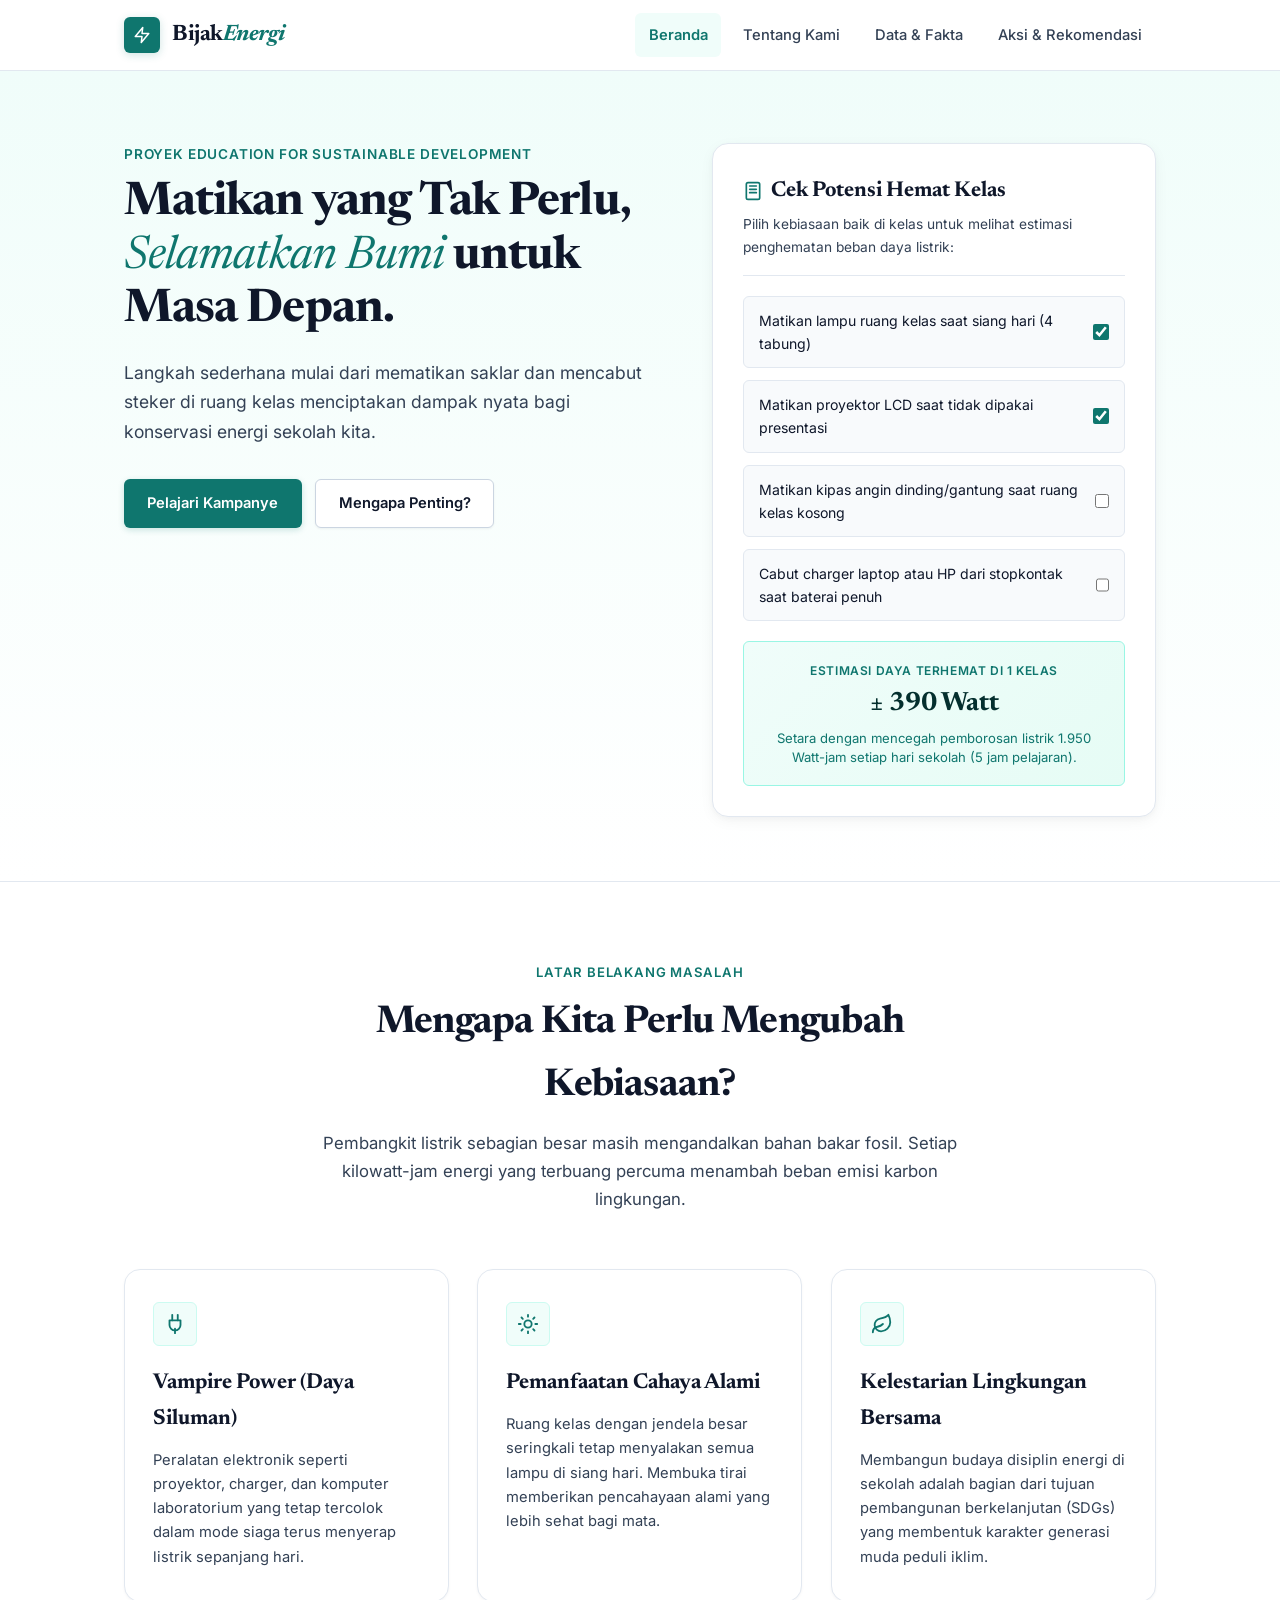
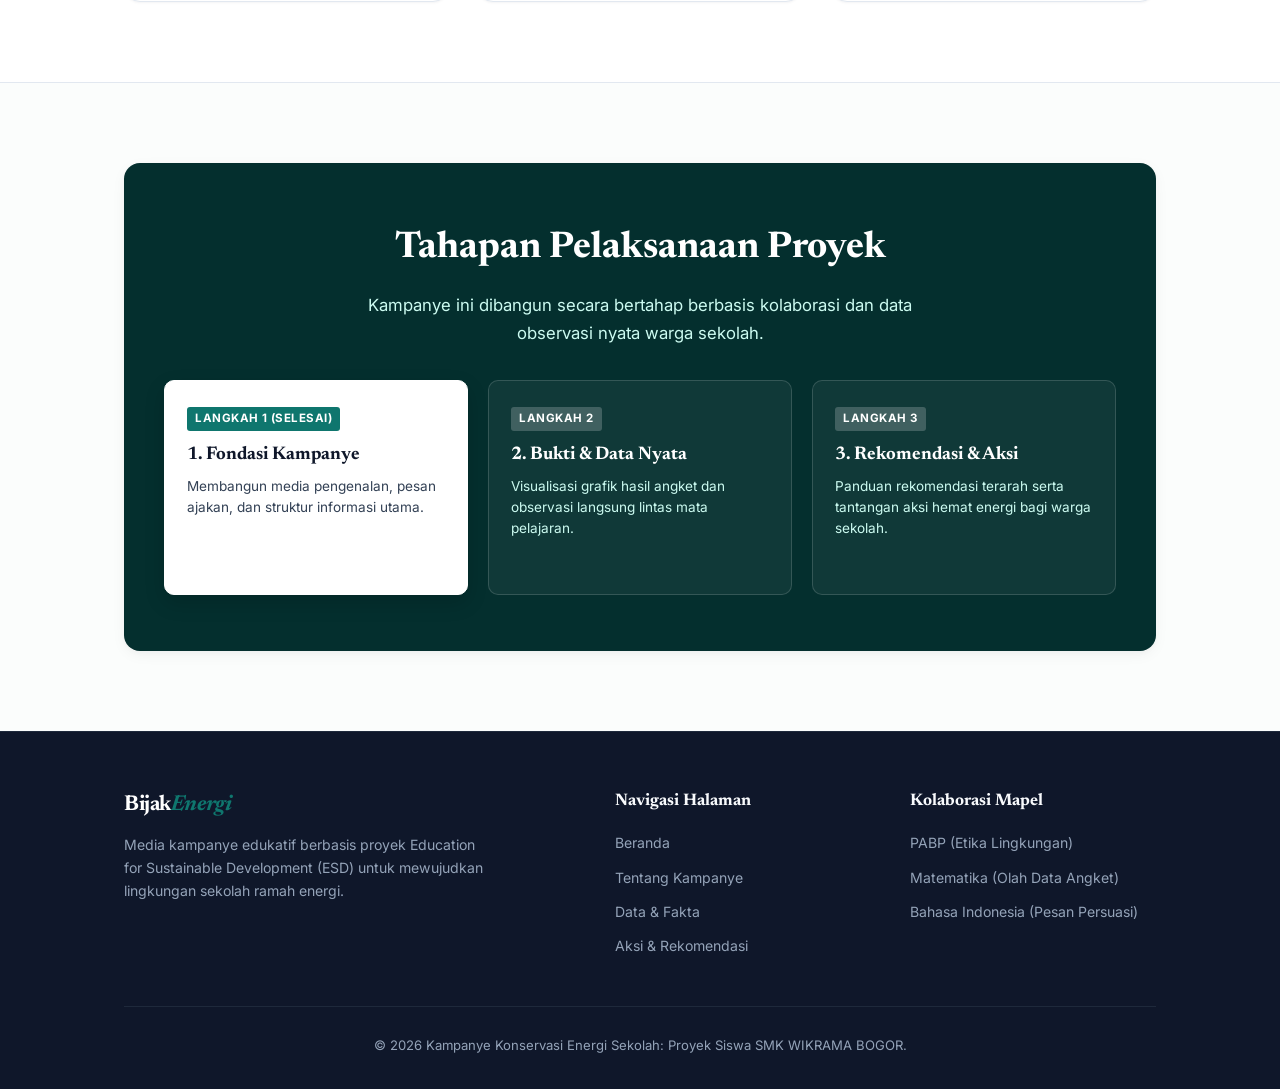
==== commit 0d185b97: "perubahan footer dan ceklisann" ====
--- a/index.html
+++ b/index.html
@@ -355,8 +355,8 @@
 
         <div class="footer-bottom">
           <p>
-            &copy; 2026 Kampanye Konservasi Energi Sekolah: Proyek Siswa
-            Berkelanjutan.
+            &copy; 2026 Kampanye Konservasi Energi Sekolah: Proyek Siswa SMK
+            WIKRAMA BOGOR.
           </p>
         </div>
       </div>
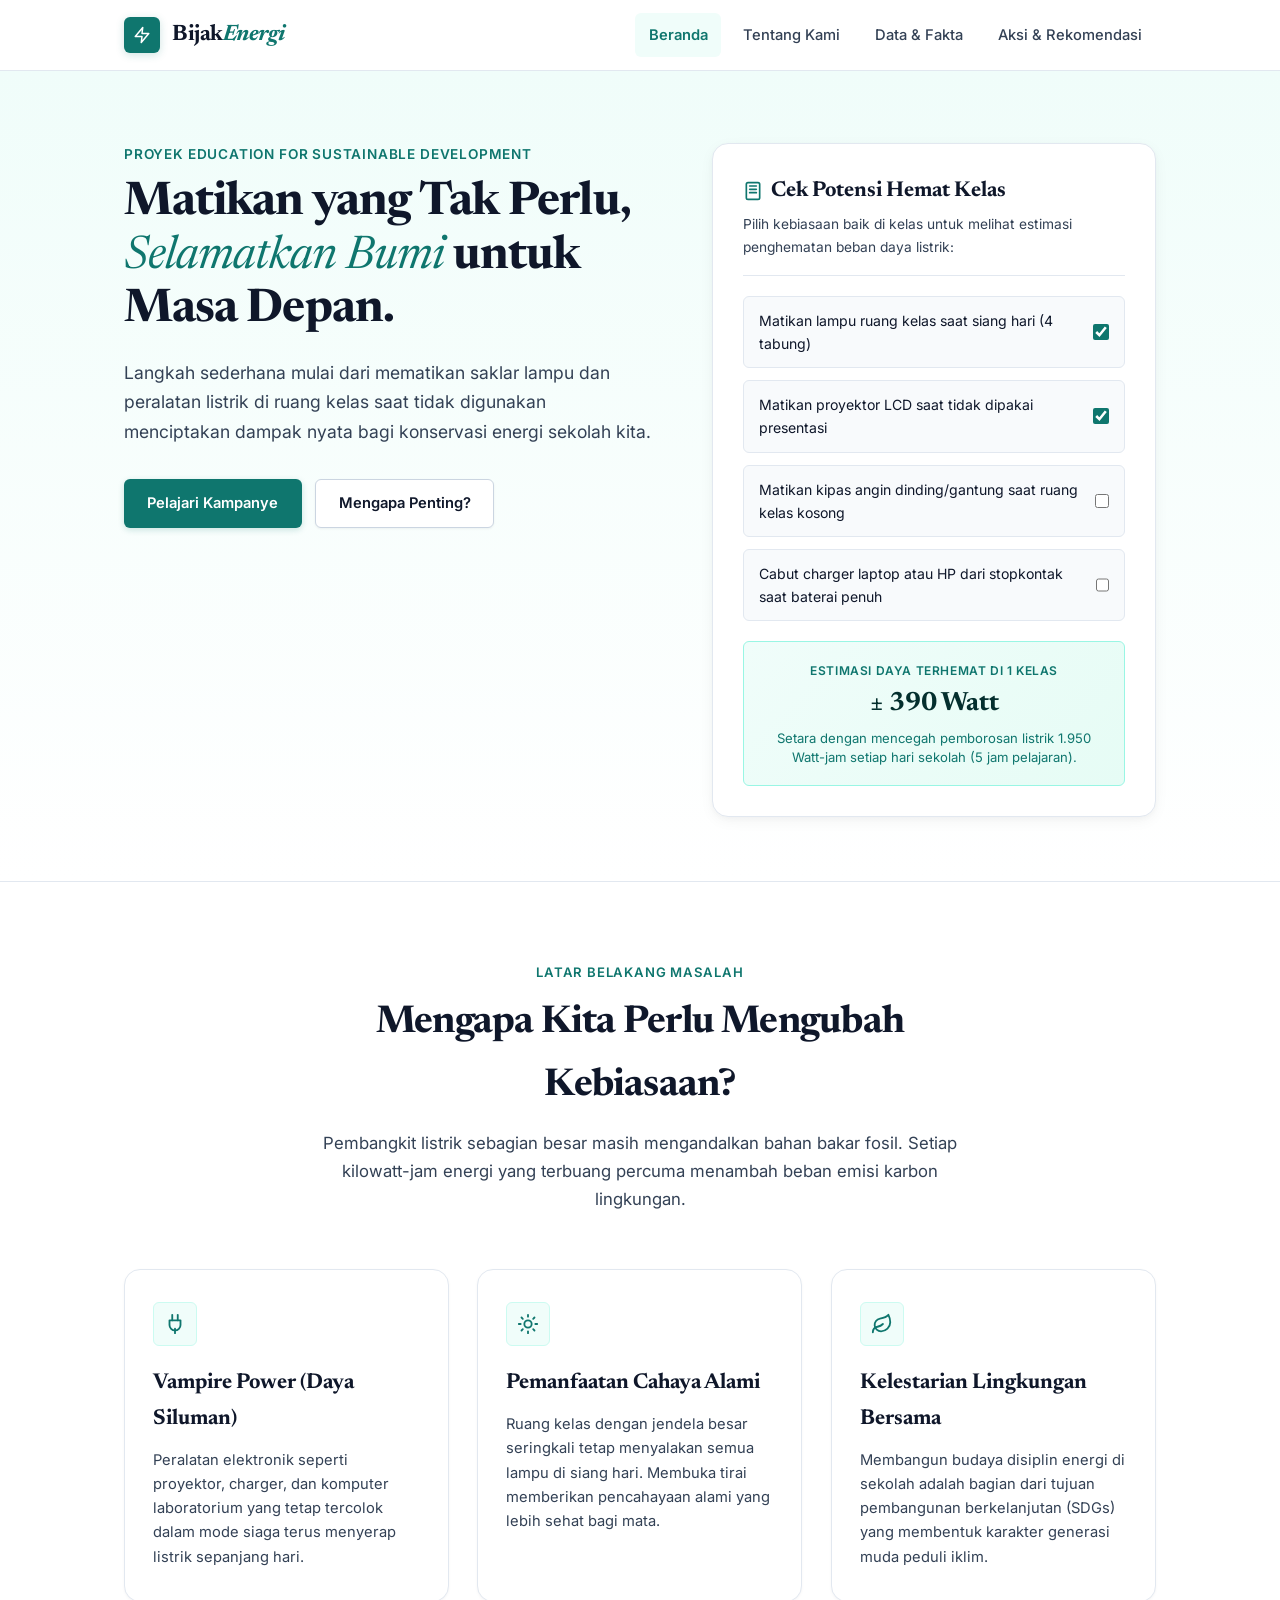
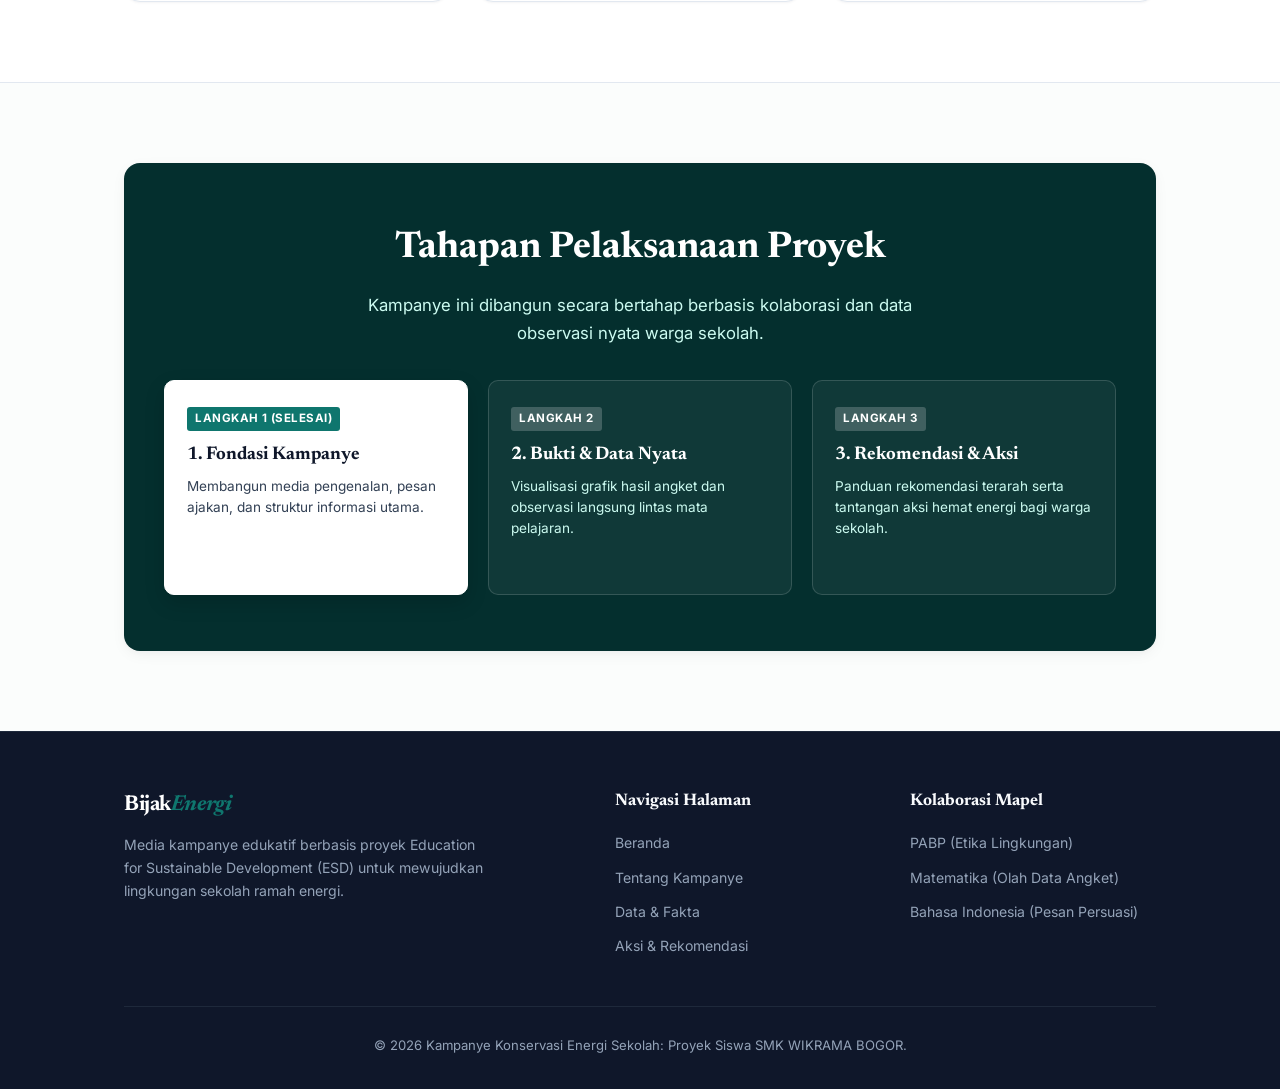
==== commit b2072708: "perubahan bagian header" ====
--- a/index.html
+++ b/index.html
@@ -77,9 +77,9 @@
                 Depan.
               </h1>
               <p class="hero-tagline">
-                Langkah sederhana mulai dari mematikan saklar dan mencabut
-                steker di ruang kelas menciptakan dampak nyata bagi konservasi
-                energi sekolah kita.
+                Langkah sederhana mulai dari mematikan saklar lampu dan
+                peralatan listrik di ruang kelas saat tidak digunakan
+                menciptakan dampak nyata bagi konservasi energi sekolah kita.
               </p>
               <div class="hero-cta-group">
                 <a href="tentang.html" class="btn btn-primary"
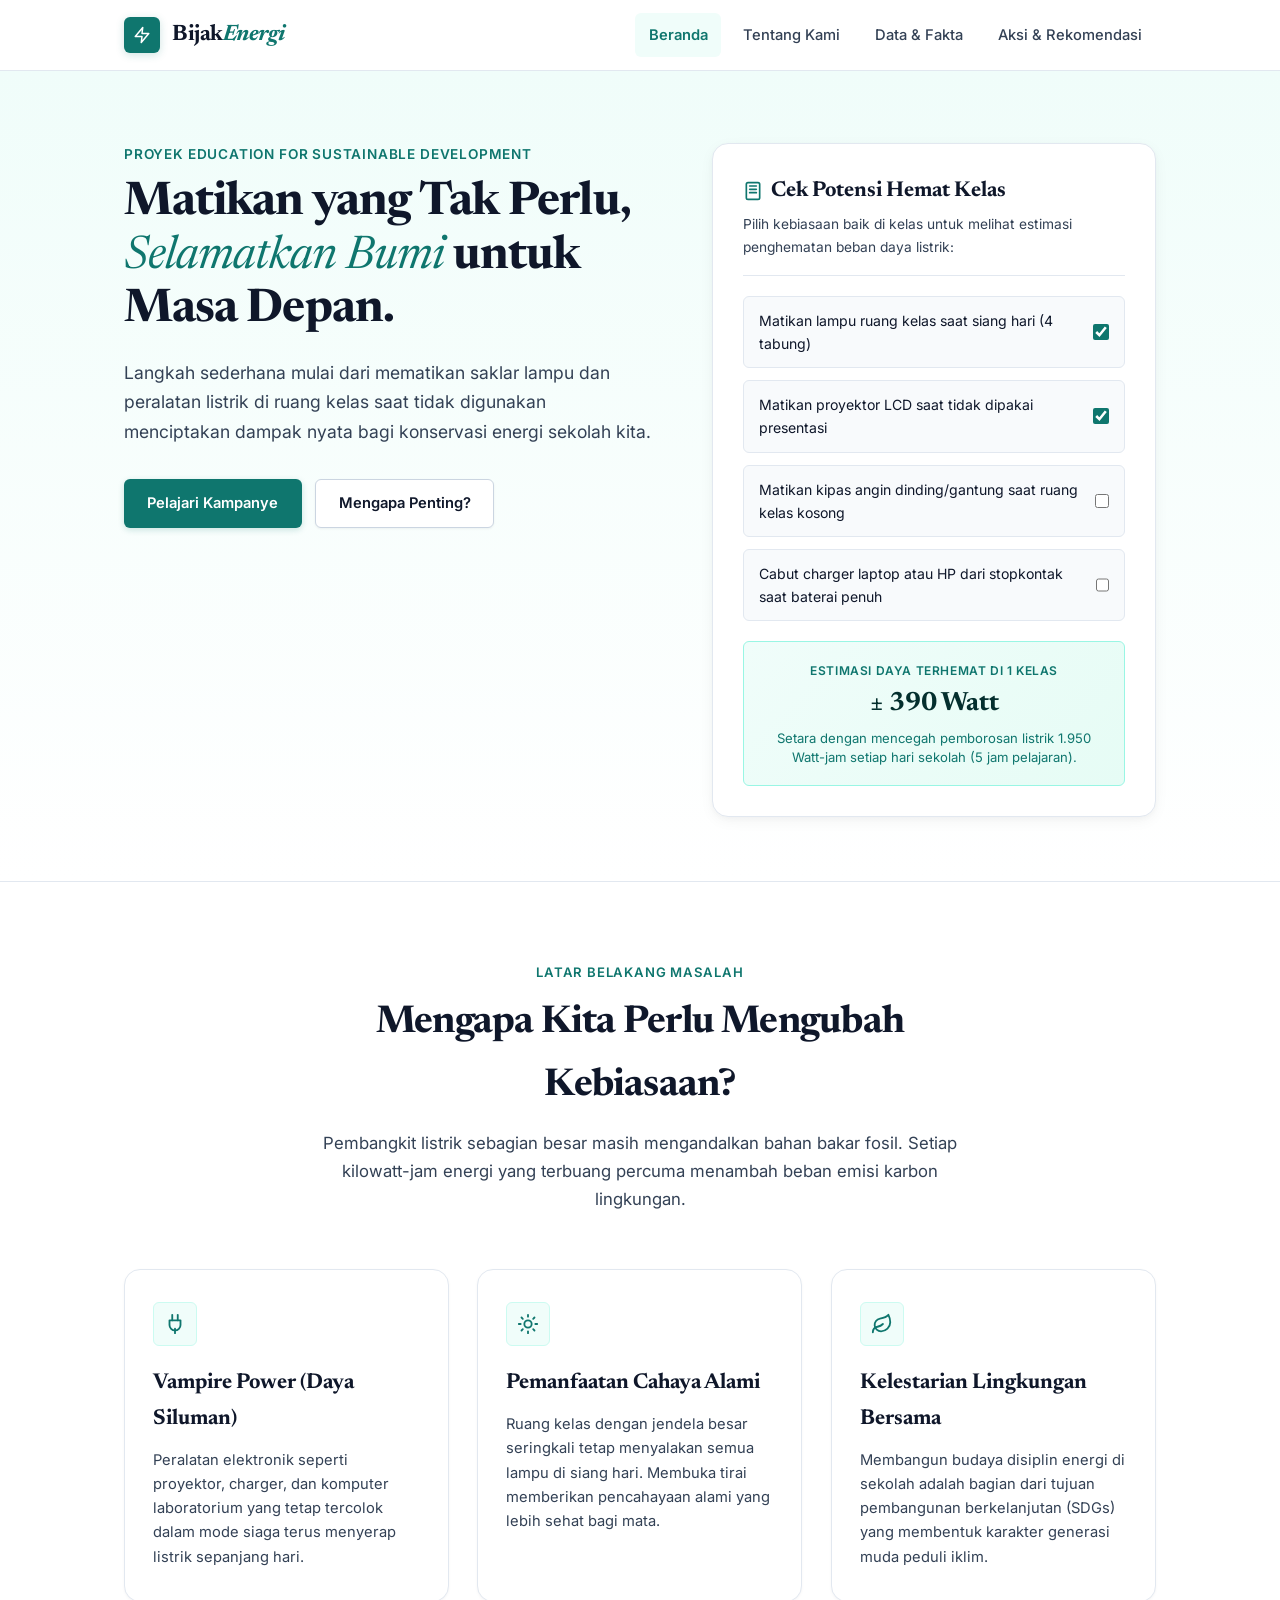
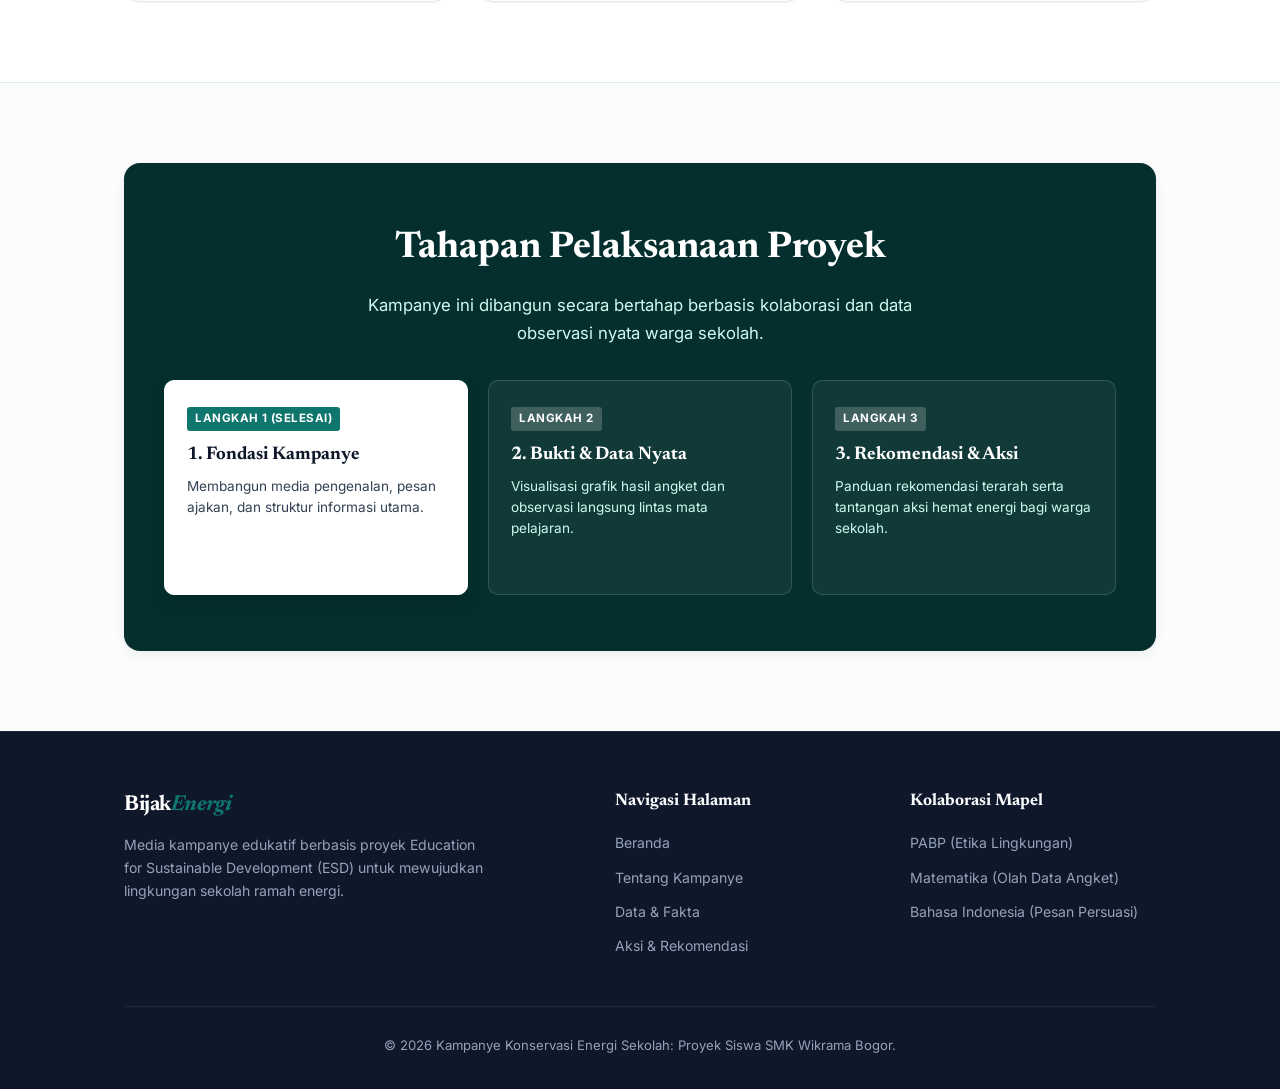
==== commit c6114ecb: "Perubahan menyeluruh di bagian footer dan beberapa di bagian header" ====
--- a/index.html
+++ b/index.html
@@ -1,368 +1,256 @@
-<!doctype html>
+<!DOCTYPE html>
 <html lang="id">
-  <head>
-    <meta charset="UTF-8" />
-    <meta name="viewport" content="width=device-width, initial-scale=1.0" />
-    <title>Bijak Energi: Kampanye Konservasi dan Hemat Energi Sekolah</title>
-
-    <!-- Google Fonts: Newsreader (Editorial Serif) & Inter (Clean UI Sans) -->
-    <link rel="preconnect" href="https://fonts.googleapis.com" />
-    <link rel="preconnect" href="https://fonts.gstatic.com" crossorigin />
-    <link
-      href="https://fonts.googleapis.com/css2?family=Inter:wght@400;500;600;700&family=Newsreader:ital,opsz,wght@0,6..72,500;0,6..72,700;1,6..72,400;1,6..72,600&display=swap"
-      rel="stylesheet"
-    />
-
-    <!-- Main Stylesheet -->
-    <link rel="stylesheet" href="css/styles.css" />
-  </head>
-  <body>
-    <!-- Skip Link for Keyboard Accessibility (R-32) -->
-    <a href="#main-content" class="skip-link">Lewati ke konten utama</a>
-
-    <!-- ================= HEADER & NAVIGATION ================= -->
-    <header class="site-header">
-      <div class="container nav-container">
-        <a href="index.html" class="brand-logo">
-          <div class="brand-symbol">
-            <!-- Clean Energy Leaf / Circuit SVG Icon -->
-            <svg
-              viewBox="0 0 24 24"
-              fill="none"
-              stroke="currentColor"
-              stroke-width="2"
-              stroke-linecap="round"
-              stroke-linejoin="round"
-            >
-              <path d="M13 2L3 14h9l-1 8 10-12h-9l1-8z"></path>
-            </svg>
-          </div>
+<head>
+  <meta charset="UTF-8">
+  <meta name="viewport" content="width=device-width, initial-scale=1.0">
+  <title>Bijak Energi: Kampanye Konservasi dan Hemat Energi Sekolah</title>
+  
+  <!-- Google Fonts: Newsreader (Editorial Serif) & Inter (Clean UI Sans) -->
+  <link rel="preconnect" href="https://fonts.googleapis.com">
+  <link rel="preconnect" href="https://fonts.gstatic.com" crossorigin>
+  <link href="https://fonts.googleapis.com/css2?family=Inter:wght@400;500;600;700&family=Newsreader:ital,opsz,wght@0,6..72,500;0,6..72,700;1,6..72,400;1,6..72,600&display=swap" rel="stylesheet">
+  
+  <!-- Main Stylesheet -->
+  <link rel="stylesheet" href="css/styles.css">
+</head>
+<body>
+
+  <!-- Skip Link for Keyboard Accessibility (R-32) -->
+  <a href="#main-content" class="skip-link">Lewati ke konten utama</a>
+
+  <!-- ================= HEADER & NAVIGATION ================= -->
+  <header class="site-header">
+    <div class="container nav-container">
+      <a href="index.html" class="brand-logo">
+        <div class="brand-symbol">
+          <!-- Clean Energy Leaf / Circuit SVG Icon -->
+          <svg viewBox="0 0 24 24" fill="none" stroke="currentColor" stroke-width="2" stroke-linecap="round" stroke-linejoin="round">
+            <path d="M13 2L3 14h9l-1 8 10-12h-9l1-8z"></path>
+          </svg>
+        </div>
+        <div class="brand-title">Bijak<span>Energi</span></div>
+      </a>
+
+      <button class="nav-toggle" id="navToggle" aria-label="Buka Menu Navigasi" aria-expanded="false">
+        <span></span>
+        <span></span>
+        <span></span>
+      </button>
+
+      <nav aria-label="Navigasi Utama">
+        <ul class="nav-menu" id="navMenu">
+          <li><a href="index.html" class="nav-link active">Beranda</a></li>
+          <li><a href="tentang.html" class="nav-link">Tentang Kami</a></li>
+          <li><a href="data.html" class="nav-link">Data & Fakta</a></li>
+          <li><a href="aksi.html" class="nav-link">Aksi & Rekomendasi</a></li>
+        </ul>
+      </nav>
+    </div>
+  </header>
+
+  <!-- ================= MAIN CONTENT ================= -->
+  <main id="main-content">
+    <!-- HERO SECTION -->
+    <section class="hero-section">
+      <div class="container">
+        <div class="hero-grid">
+          <div class="hero-text">
+            <div class="hero-kicker">Proyek Education for Sustainable Development</div>
+            <h1 class="hero-title">
+              Matikan yang Tak Perlu, <em>Selamatkan Bumi</em> untuk Masa Depan.
+            </h1>
+            <p class="hero-tagline">
+              Langkah sederhana mulai dari mematikan saklar lampu dan peralatan listrik di ruang kelas saat tidak digunakan menciptakan dampak nyata bagi konservasi energi sekolah kita.
+            </p>
+            <div class="hero-cta-group">
+              <a href="tentang.html" class="btn btn-primary">Pelajari Kampanye</a>
+              <a href="#alasan" class="btn btn-secondary">Mengapa Penting?</a>
+            </div>
+          </div>
+
+          <!-- Interactive Simulator Card -->
+          <div class="hero-interactive-card">
+            <div class="card-header-sim">
+              <h3>
+                <svg viewBox="0 0 24 24" width="20" height="20" fill="none" stroke="#0f766e" stroke-width="2" stroke-linecap="round" stroke-linejoin="round">
+                  <rect x="4" y="2" width="16" height="20" rx="2"></rect>
+                  <line x1="8" y1="6" x2="16" y2="6"></line>
+                  <line x1="8" y1="10" x2="16" y2="10"></line>
+                  <line x1="8" y1="14" x2="16" y2="14"></line>
+                </svg>
+                Cek Potensi Hemat Kelas
+              </h3>
+              <p>Pilih kebiasaan baik di kelas untuk melihat estimasi penghematan beban daya listrik:</p>
+            </div>
+
+            <div class="calc-checklist">
+              <label class="calc-item">
+                <span>Matikan lampu ruang kelas saat siang hari (4 tabung)</span>
+                <input type="checkbox" class="calc-check" data-watt="140" checked>
+              </label>
+              <label class="calc-item">
+                <span>Matikan proyektor LCD saat tidak dipakai presentasi</span>
+                <input type="checkbox" class="calc-check" data-watt="250" checked>
+              </label>
+              <label class="calc-item">
+                <span>Matikan kipas angin dinding/gantung saat ruang kelas kosong</span>
+                <input type="checkbox" class="calc-check" data-watt="120">
+              </label>
+              <label class="calc-item">
+                <span>Cabut charger laptop atau HP dari stopkontak saat baterai penuh</span>
+                <input type="checkbox" class="calc-check" data-watt="75">
+              </label>
+            </div>
+
+            <div class="calc-result-box">
+              <div class="result-title">Estimasi Daya Terhemat di 1 Kelas</div>
+              <div class="result-value" id="simResultValue">± 390 Watt</div>
+              <div class="result-desc" id="simResultDesc">
+                Setara dengan mencegah pemborosan listrik 1.950 Watt-jam setiap hari sekolah (5 jam pelajaran).
+              </div>
+            </div>
+          </div>
+        </div>
+      </div>
+    </section>
+
+    <!-- ================= KENAPA KAMPANYE INI PENTING ================= -->
+    <section class="section section-alt" id="alasan">
+      <div class="container">
+        <div class="section-header">
+          <div class="section-kicker">Latar Belakang Masalah</div>
+          <h2 class="section-title">Mengapa Kita Perlu Mengubah Kebiasaan?</h2>
+          <p class="section-subtitle">
+            Pembangkit listrik sebagian besar masih mengandalkan bahan bakar fosil. Setiap kilowatt-jam energi yang terbuang percuma menambah beban emisi karbon lingkungan.
+          </p>
+        </div>
+
+        <div class="grid-3">
+          <div class="feature-card">
+            <div class="feature-icon-wrap">
+              <!-- Plug Icon SVG -->
+              <svg viewBox="0 0 24 24" fill="none" stroke="currentColor" stroke-width="2" stroke-linecap="round" stroke-linejoin="round">
+                <path d="M12 22v-5"></path>
+                <path d="M9 8V2"></path>
+                <path d="M15 2v6"></path>
+                <path d="M18 8v5a6 6 0 0 1-12 0V8z"></path>
+              </svg>
+            </div>
+            <h3>Vampire Power (Daya Siluman)</h3>
+            <p>
+              Peralatan elektronik seperti proyektor, charger, dan komputer laboratorium yang tetap tercolok dalam mode siaga terus menyerap listrik sepanjang hari.
+            </p>
+          </div>
+
+          <div class="feature-card">
+            <div class="feature-icon-wrap">
+              <!-- Sun / Natural Light Icon SVG -->
+              <svg viewBox="0 0 24 24" fill="none" stroke="currentColor" stroke-width="2" stroke-linecap="round" stroke-linejoin="round">
+                <circle cx="12" cy="12" r="4"></circle>
+                <path d="M12 2v2"></path>
+                <path d="M12 20v2"></path>
+                <path d="m4.93 4.93 1.41 1.41"></path>
+                <path d="m17.66 17.66 1.41 1.41"></path>
+                <path d="M2 12h2"></path>
+                <path d="M20 12h2"></path>
+                <path d="m6.34 17.66-1.41 1.41"></path>
+                <path d="m19.07 4.93-1.41 1.41"></path>
+              </svg>
+            </div>
+            <h3>Pemanfaatan Cahaya Alami</h3>
+            <p>
+              Ruang kelas dengan jendela besar seringkali tetap menyalakan semua lampu di siang hari. Membuka tirai memberikan pencahayaan alami yang lebih sehat bagi mata.
+            </p>
+          </div>
+
+          <div class="feature-card">
+            <div class="feature-icon-wrap">
+              <!-- Sustainability Leaf Icon SVG -->
+              <svg viewBox="0 0 24 24" fill="none" stroke="currentColor" stroke-width="2" stroke-linecap="round" stroke-linejoin="round">
+                <path d="M11 20A7 7 0 0 1 9.8 6.1C15.5 5 17 4.48 19 2c1 2 2 4.18 2 8 0 5.5-4.78 10-10 10Z"></path>
+                <path d="M2 21c0-3 1.85-5.36 5.08-6C9.5 14.52 12 13 13 12"></path>
+              </svg>
+            </div>
+            <h3>Kelestarian Lingkungan Bersama</h3>
+            <p>
+              Membangun budaya disiplin energi di sekolah adalah bagian dari tujuan pembangunan berkelanjutan (SDGs) yang membentuk karakter generasi muda peduli iklim.
+            </p>
+          </div>
+        </div>
+      </div>
+    </section>
+
+    <!-- ================= ALUR KAMPANYE / ROADMAP TEASER ================= -->
+    <section class="section">
+      <div class="container">
+        <div class="teaser-box">
+          <h2>Tahapan Pelaksanaan Proyek</h2>
+          <p>
+            Kampanye ini dibangun secara bertahap berbasis kolaborasi dan data observasi nyata warga sekolah.
+          </p>
+
+          <div class="phases-preview">
+            <div class="phase-item current">
+              <span class="phase-num">LANGKAH 1 (SELESAI)</span>
+              <h4>1. Fondasi Kampanye</h4>
+              <p>Membangun media pengenalan, pesan ajakan, dan struktur informasi utama.</p>
+            </div>
+
+            <div class="phase-item">
+              <span class="phase-num">LANGKAH 2</span>
+              <h4>2. Bukti & Data Nyata</h4>
+              <p>Visualisasi grafik hasil angket dan observasi langsung lintas mata pelajaran.</p>
+            </div>
+
+            <div class="phase-item">
+              <span class="phase-num">LANGKAH 3</span>
+              <h4>3. Rekomendasi & Aksi</h4>
+              <p>Panduan rekomendasi terarah serta tantangan aksi hemat energi bagi warga sekolah.</p>
+            </div>
+          </div>
+        </div>
+      </div>
+    </section>
+  </main>
+
+  <!-- ================= FOOTER ================= -->
+  <footer class="site-footer">
+    <div class="container">
+      <div class="footer-grid">
+        <div class="footer-brand">
           <div class="brand-title">Bijak<span>Energi</span></div>
-        </a>
-
-        <button
-          class="nav-toggle"
-          id="navToggle"
-          aria-label="Buka Menu Navigasi"
-          aria-expanded="false"
-        >
-          <span></span>
-          <span></span>
-          <span></span>
-        </button>
-
-        <nav aria-label="Navigasi Utama">
-          <ul class="nav-menu" id="navMenu">
-            <li><a href="index.html" class="nav-link active">Beranda</a></li>
-            <li><a href="tentang.html" class="nav-link">Tentang Kami</a></li>
-            <li><a href="data.html" class="nav-link">Data & Fakta</a></li>
-            <li><a href="aksi.html" class="nav-link">Aksi & Rekomendasi</a></li>
+          <p>
+            Media kampanye edukatif berbasis proyek Education for Sustainable Development (ESD) untuk mewujudkan lingkungan sekolah ramah energi.
+          </p>
+        </div>
+
+        <div class="footer-links">
+          <h4>Navigasi Halaman</h4>
+          <ul>
+            <li><a href="index.html">Beranda</a></li>
+            <li><a href="tentang.html">Tentang Kampanye</a></li>
+            <li><a href="data.html">Data & Fakta</a></li>
+            <li><a href="aksi.html">Aksi & Rekomendasi</a></li>
           </ul>
-        </nav>
-      </div>
-    </header>
-
-    <!-- ================= MAIN CONTENT ================= -->
-    <main id="main-content">
-      <!-- HERO SECTION -->
-      <section class="hero-section">
-        <div class="container">
-          <div class="hero-grid">
-            <div class="hero-text">
-              <div class="hero-kicker">
-                Proyek Education for Sustainable Development
-              </div>
-              <h1 class="hero-title">
-                Matikan yang Tak Perlu, <em>Selamatkan Bumi</em> untuk Masa
-                Depan.
-              </h1>
-              <p class="hero-tagline">
-                Langkah sederhana mulai dari mematikan saklar lampu dan
-                peralatan listrik di ruang kelas saat tidak digunakan
-                menciptakan dampak nyata bagi konservasi energi sekolah kita.
-              </p>
-              <div class="hero-cta-group">
-                <a href="tentang.html" class="btn btn-primary"
-                  >Pelajari Kampanye</a
-                >
-                <a href="#alasan" class="btn btn-secondary">Mengapa Penting?</a>
-              </div>
-            </div>
-
-            <!-- Interactive Simulator Card -->
-            <div class="hero-interactive-card">
-              <div class="card-header-sim">
-                <h3>
-                  <svg
-                    viewBox="0 0 24 24"
-                    width="20"
-                    height="20"
-                    fill="none"
-                    stroke="#0f766e"
-                    stroke-width="2"
-                    stroke-linecap="round"
-                    stroke-linejoin="round"
-                  >
-                    <rect x="4" y="2" width="16" height="20" rx="2"></rect>
-                    <line x1="8" y1="6" x2="16" y2="6"></line>
-                    <line x1="8" y1="10" x2="16" y2="10"></line>
-                    <line x1="8" y1="14" x2="16" y2="14"></line>
-                  </svg>
-                  Cek Potensi Hemat Kelas
-                </h3>
-                <p>
-                  Pilih kebiasaan baik di kelas untuk melihat estimasi
-                  penghematan beban daya listrik:
-                </p>
-              </div>
-
-              <div class="calc-checklist">
-                <label class="calc-item">
-                  <span
-                    >Matikan lampu ruang kelas saat siang hari (4 tabung)</span
-                  >
-                  <input
-                    type="checkbox"
-                    class="calc-check"
-                    data-watt="140"
-                    checked
-                  />
-                </label>
-                <label class="calc-item">
-                  <span
-                    >Matikan proyektor LCD saat tidak dipakai presentasi</span
-                  >
-                  <input
-                    type="checkbox"
-                    class="calc-check"
-                    data-watt="250"
-                    checked
-                  />
-                </label>
-                <label class="calc-item">
-                  <span
-                    >Matikan kipas angin dinding/gantung saat ruang kelas
-                    kosong</span
-                  >
-                  <input type="checkbox" class="calc-check" data-watt="120" />
-                </label>
-                <label class="calc-item">
-                  <span
-                    >Cabut charger laptop atau HP dari stopkontak saat baterai
-                    penuh</span
-                  >
-                  <input type="checkbox" class="calc-check" data-watt="75" />
-                </label>
-              </div>
-
-              <div class="calc-result-box">
-                <div class="result-title">
-                  Estimasi Daya Terhemat di 1 Kelas
-                </div>
-                <div class="result-value" id="simResultValue">± 390 Watt</div>
-                <div class="result-desc" id="simResultDesc">
-                  Setara dengan mencegah pemborosan listrik 1.950 Watt-jam
-                  setiap hari sekolah (5 jam pelajaran).
-                </div>
-              </div>
-            </div>
-          </div>
-        </div>
-      </section>
-
-      <!-- ================= KENAPA KAMPANYE INI PENTING ================= -->
-      <section class="section section-alt" id="alasan">
-        <div class="container">
-          <div class="section-header">
-            <div class="section-kicker">Latar Belakang Masalah</div>
-            <h2 class="section-title">
-              Mengapa Kita Perlu Mengubah Kebiasaan?
-            </h2>
-            <p class="section-subtitle">
-              Pembangkit listrik sebagian besar masih mengandalkan bahan bakar
-              fosil. Setiap kilowatt-jam energi yang terbuang percuma menambah
-              beban emisi karbon lingkungan.
-            </p>
-          </div>
-
-          <div class="grid-3">
-            <div class="feature-card">
-              <div class="feature-icon-wrap">
-                <!-- Plug Icon SVG -->
-                <svg
-                  viewBox="0 0 24 24"
-                  fill="none"
-                  stroke="currentColor"
-                  stroke-width="2"
-                  stroke-linecap="round"
-                  stroke-linejoin="round"
-                >
-                  <path d="M12 22v-5"></path>
-                  <path d="M9 8V2"></path>
-                  <path d="M15 2v6"></path>
-                  <path d="M18 8v5a6 6 0 0 1-12 0V8z"></path>
-                </svg>
-              </div>
-              <h3>Vampire Power (Daya Siluman)</h3>
-              <p>
-                Peralatan elektronik seperti proyektor, charger, dan komputer
-                laboratorium yang tetap tercolok dalam mode siaga terus menyerap
-                listrik sepanjang hari.
-              </p>
-            </div>
-
-            <div class="feature-card">
-              <div class="feature-icon-wrap">
-                <!-- Sun / Natural Light Icon SVG -->
-                <svg
-                  viewBox="0 0 24 24"
-                  fill="none"
-                  stroke="currentColor"
-                  stroke-width="2"
-                  stroke-linecap="round"
-                  stroke-linejoin="round"
-                >
-                  <circle cx="12" cy="12" r="4"></circle>
-                  <path d="M12 2v2"></path>
-                  <path d="M12 20v2"></path>
-                  <path d="m4.93 4.93 1.41 1.41"></path>
-                  <path d="m17.66 17.66 1.41 1.41"></path>
-                  <path d="M2 12h2"></path>
-                  <path d="M20 12h2"></path>
-                  <path d="m6.34 17.66-1.41 1.41"></path>
-                  <path d="m19.07 4.93-1.41 1.41"></path>
-                </svg>
-              </div>
-              <h3>Pemanfaatan Cahaya Alami</h3>
-              <p>
-                Ruang kelas dengan jendela besar seringkali tetap menyalakan
-                semua lampu di siang hari. Membuka tirai memberikan pencahayaan
-                alami yang lebih sehat bagi mata.
-              </p>
-            </div>
-
-            <div class="feature-card">
-              <div class="feature-icon-wrap">
-                <!-- Sustainability Leaf Icon SVG -->
-                <svg
-                  viewBox="0 0 24 24"
-                  fill="none"
-                  stroke="currentColor"
-                  stroke-width="2"
-                  stroke-linecap="round"
-                  stroke-linejoin="round"
-                >
-                  <path
-                    d="M11 20A7 7 0 0 1 9.8 6.1C15.5 5 17 4.48 19 2c1 2 2 4.18 2 8 0 5.5-4.78 10-10 10Z"
-                  ></path>
-                  <path
-                    d="M2 21c0-3 1.85-5.36 5.08-6C9.5 14.52 12 13 13 12"
-                  ></path>
-                </svg>
-              </div>
-              <h3>Kelestarian Lingkungan Bersama</h3>
-              <p>
-                Membangun budaya disiplin energi di sekolah adalah bagian dari
-                tujuan pembangunan berkelanjutan (SDGs) yang membentuk karakter
-                generasi muda peduli iklim.
-              </p>
-            </div>
-          </div>
-        </div>
-      </section>
-
-      <!-- ================= ALUR KAMPANYE / ROADMAP TEASER ================= -->
-      <section class="section">
-        <div class="container">
-          <div class="teaser-box">
-            <h2>Tahapan Pelaksanaan Proyek</h2>
-            <p>
-              Kampanye ini dibangun secara bertahap berbasis kolaborasi dan data
-              observasi nyata warga sekolah.
-            </p>
-
-            <div class="phases-preview">
-              <div class="phase-item current">
-                <span class="phase-num">LANGKAH 1 (SELESAI)</span>
-                <h4>1. Fondasi Kampanye</h4>
-                <p>
-                  Membangun media pengenalan, pesan ajakan, dan struktur
-                  informasi utama.
-                </p>
-              </div>
-
-              <div class="phase-item">
-                <span class="phase-num">LANGKAH 2</span>
-                <h4>2. Bukti & Data Nyata</h4>
-                <p>
-                  Visualisasi grafik hasil angket dan observasi langsung lintas
-                  mata pelajaran.
-                </p>
-              </div>
-
-              <div class="phase-item">
-                <span class="phase-num">LANGKAH 3</span>
-                <h4>3. Rekomendasi & Aksi</h4>
-                <p>
-                  Panduan rekomendasi terarah serta tantangan aksi hemat energi
-                  bagi warga sekolah.
-                </p>
-              </div>
-            </div>
-          </div>
-        </div>
-      </section>
-    </main>
-
-    <!-- ================= FOOTER ================= -->
-    <footer class="site-footer">
-      <div class="container">
-        <div class="footer-grid">
-          <div class="footer-brand">
-            <div class="brand-title">Bijak<span>Energi</span></div>
-            <p>
-              Media kampanye edukatif berbasis proyek Education for Sustainable
-              Development (ESD) untuk mewujudkan lingkungan sekolah ramah
-              energi.
-            </p>
-          </div>
-
-          <div class="footer-links">
-            <h4>Navigasi Halaman</h4>
-            <ul>
-              <li><a href="index.html">Beranda</a></li>
-              <li><a href="tentang.html">Tentang Kampanye</a></li>
-              <li><a href="data.html">Data & Fakta</a></li>
-              <li><a href="aksi.html">Aksi & Rekomendasi</a></li>
-            </ul>
-          </div>
-
-          <div class="footer-links">
-            <h4>Kolaborasi Mapel</h4>
-            <ul>
-              <li><a href="tentang.html#mapel">PABP (Etika Lingkungan)</a></li>
-              <li>
-                <a href="tentang.html#mapel">Matematika (Olah Data Angket)</a>
-              </li>
-              <li>
-                <a href="tentang.html#mapel"
-                  >Bahasa Indonesia (Pesan Persuasi)</a
-                >
-              </li>
-            </ul>
-          </div>
-        </div>
-
-        <div class="footer-bottom">
-          <p>
-            &copy; 2026 Kampanye Konservasi Energi Sekolah: Proyek Siswa SMK
-            WIKRAMA BOGOR.
-          </p>
-        </div>
-      </div>
-    </footer>
-
-    <!-- Script -->
-    <script src="js/main.js"></script>
-  </body>
+        </div>
+
+        <div class="footer-links">
+          <h4>Kolaborasi Mapel</h4>
+          <ul>
+            <li><a href="tentang.html#mapel">PABP (Etika Lingkungan)</a></li>
+            <li><a href="tentang.html#mapel">Matematika (Olah Data Angket)</a></li>
+            <li><a href="tentang.html#mapel">Bahasa Indonesia (Pesan Persuasi)</a></li>
+          </ul>
+        </div>
+      </div>
+
+      <div class="footer-bottom">
+        <p>&copy; 2026 Kampanye Konservasi Energi Sekolah: Proyek Siswa SMK Wikrama Bogor.</p>
+      </div>
+    </div>
+  </footer>
+
+  <!-- Script -->
+  <script src="js/main.js"></script>
+</body>
 </html>
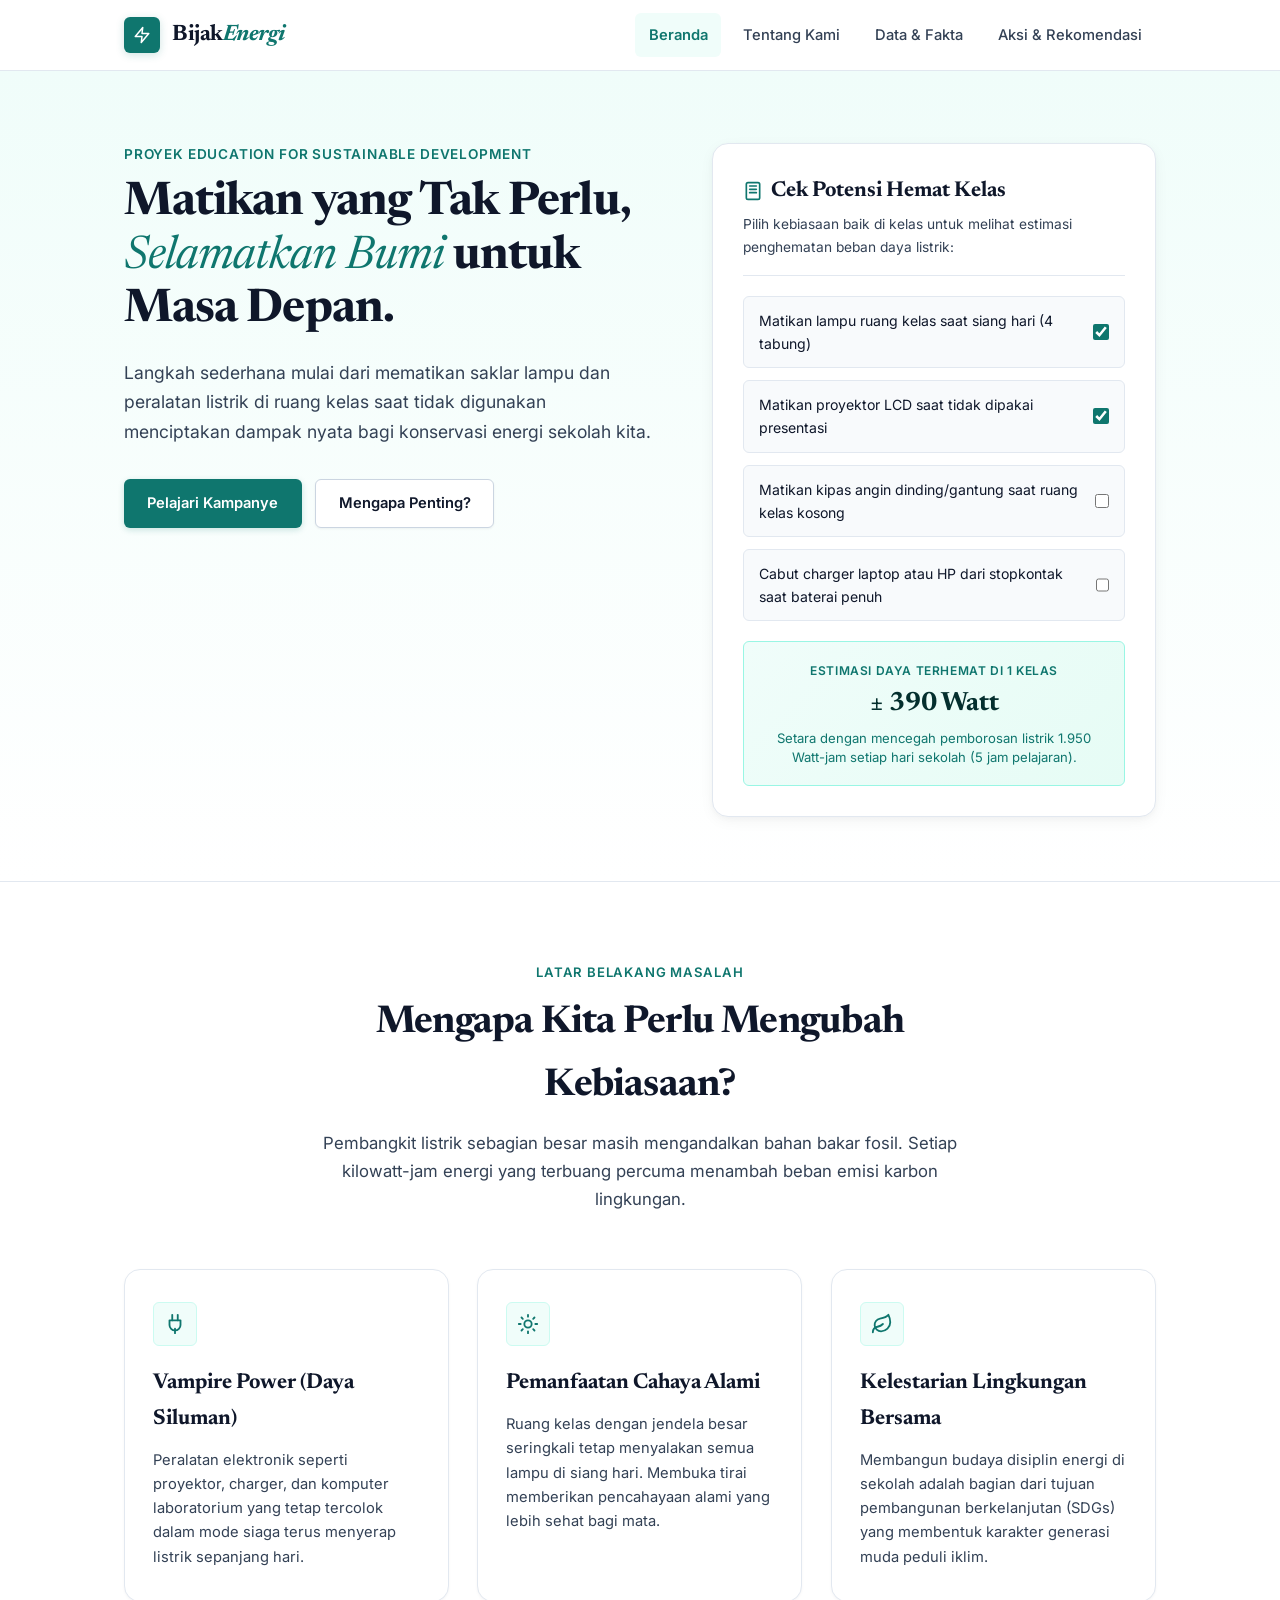
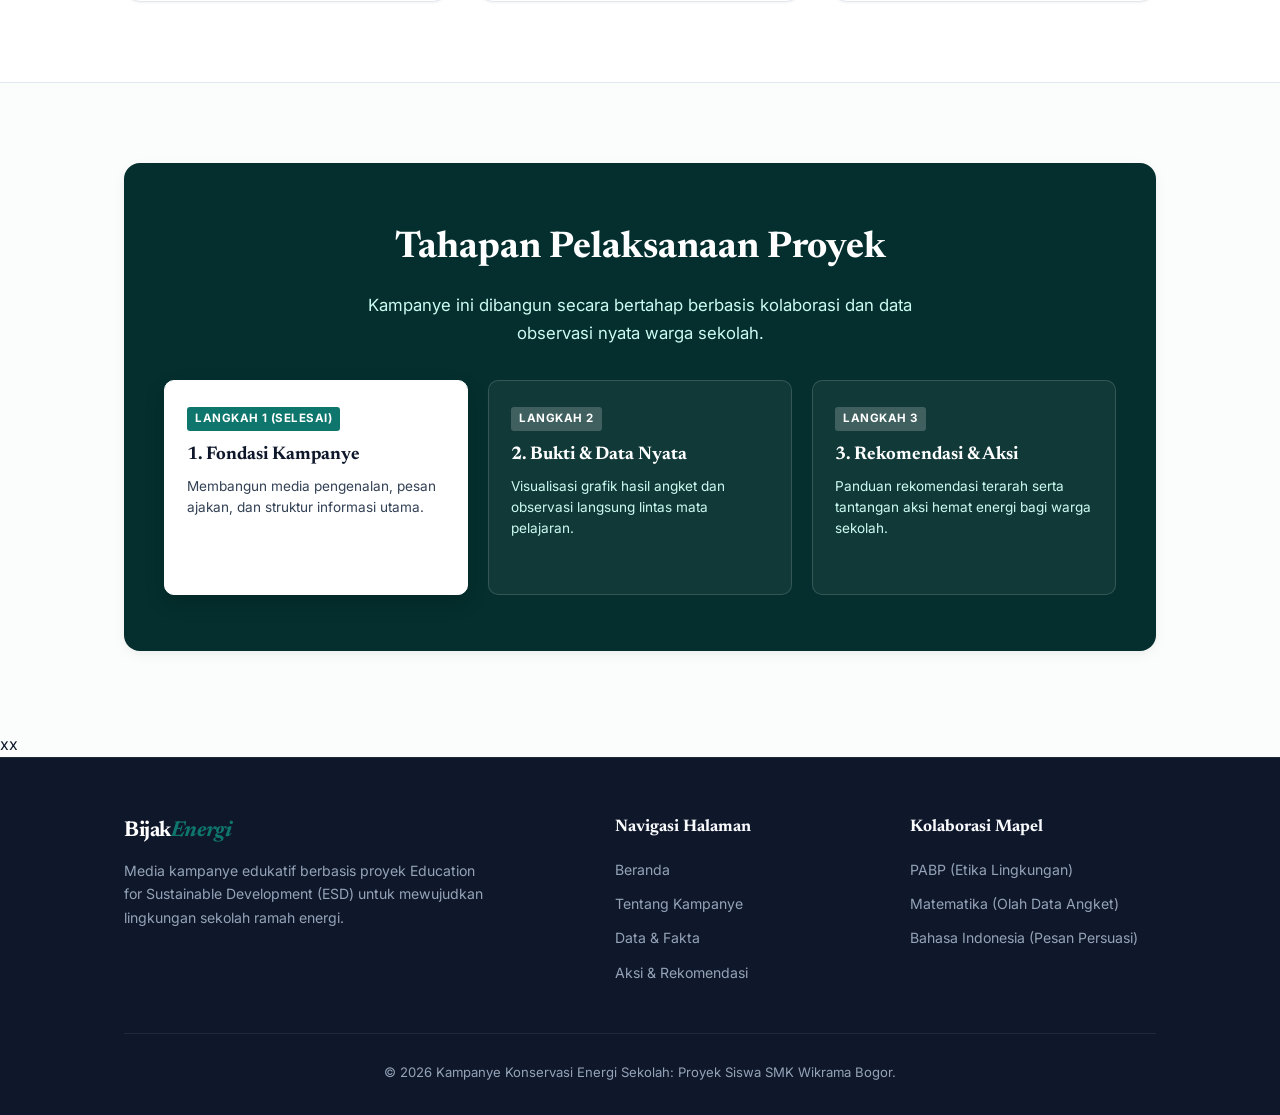
==== commit fa43f99e: "update phase 2" ====
--- a/index.html
+++ b/index.html
@@ -1,256 +1,369 @@
-<!DOCTYPE html>
+<!doctype html>
 <html lang="id">
-<head>
-  <meta charset="UTF-8">
-  <meta name="viewport" content="width=device-width, initial-scale=1.0">
-  <title>Bijak Energi: Kampanye Konservasi dan Hemat Energi Sekolah</title>
-  
-  <!-- Google Fonts: Newsreader (Editorial Serif) & Inter (Clean UI Sans) -->
-  <link rel="preconnect" href="https://fonts.googleapis.com">
-  <link rel="preconnect" href="https://fonts.gstatic.com" crossorigin>
-  <link href="https://fonts.googleapis.com/css2?family=Inter:wght@400;500;600;700&family=Newsreader:ital,opsz,wght@0,6..72,500;0,6..72,700;1,6..72,400;1,6..72,600&display=swap" rel="stylesheet">
-  
-  <!-- Main Stylesheet -->
-  <link rel="stylesheet" href="css/styles.css">
-</head>
-<body>
-
-  <!-- Skip Link for Keyboard Accessibility (R-32) -->
-  <a href="#main-content" class="skip-link">Lewati ke konten utama</a>
-
-  <!-- ================= HEADER & NAVIGATION ================= -->
-  <header class="site-header">
-    <div class="container nav-container">
-      <a href="index.html" class="brand-logo">
-        <div class="brand-symbol">
-          <!-- Clean Energy Leaf / Circuit SVG Icon -->
-          <svg viewBox="0 0 24 24" fill="none" stroke="currentColor" stroke-width="2" stroke-linecap="round" stroke-linejoin="round">
-            <path d="M13 2L3 14h9l-1 8 10-12h-9l1-8z"></path>
-          </svg>
-        </div>
-        <div class="brand-title">Bijak<span>Energi</span></div>
-      </a>
-
-      <button class="nav-toggle" id="navToggle" aria-label="Buka Menu Navigasi" aria-expanded="false">
-        <span></span>
-        <span></span>
-        <span></span>
-      </button>
-
-      <nav aria-label="Navigasi Utama">
-        <ul class="nav-menu" id="navMenu">
-          <li><a href="index.html" class="nav-link active">Beranda</a></li>
-          <li><a href="tentang.html" class="nav-link">Tentang Kami</a></li>
-          <li><a href="data.html" class="nav-link">Data & Fakta</a></li>
-          <li><a href="aksi.html" class="nav-link">Aksi & Rekomendasi</a></li>
-        </ul>
-      </nav>
-    </div>
-  </header>
-
-  <!-- ================= MAIN CONTENT ================= -->
-  <main id="main-content">
-    <!-- HERO SECTION -->
-    <section class="hero-section">
+  <head>
+    <meta charset="UTF-8" />
+    <meta name="viewport" content="width=device-width, initial-scale=1.0" />
+    <title>Bijak Energi: Kampanye Konservasi dan Hemat Energi Sekolah</title>
+
+    <!-- Google Fonts: Newsreader (Editorial Serif) & Inter (Clean UI Sans) -->
+    <link rel="preconnect" href="https://fonts.googleapis.com" />
+    <link rel="preconnect" href="https://fonts.gstatic.com" crossorigin />
+    <link
+      href="https://fonts.googleapis.com/css2?family=Inter:wght@400;500;600;700&family=Newsreader:ital,opsz,wght@0,6..72,500;0,6..72,700;1,6..72,400;1,6..72,600&display=swap"
+      rel="stylesheet"
+    />
+
+    <!-- Main Stylesheet -->
+    <link rel="stylesheet" href="css/styles.css" />
+  </head>
+  <body>
+    <!-- Skip Link for Keyboard Accessibility (R-32) -->
+    <a href="#main-content" class="skip-link">Lewati ke konten utama</a>
+
+    <!-- ================= HEADER & NAVIGATION ================= -->
+    <header class="site-header">
+      <div class="container nav-container">
+        <a href="index.html" class="brand-logo">
+          <div class="brand-symbol">
+            <!-- Clean Energy Leaf / Circuit SVG Icon -->
+            <svg
+              viewBox="0 0 24 24"
+              fill="none"
+              stroke="currentColor"
+              stroke-width="2"
+              stroke-linecap="round"
+              stroke-linejoin="round"
+            >
+              <path d="M13 2L3 14h9l-1 8 10-12h-9l1-8z"></path>
+            </svg>
+          </div>
+          <div class="brand-title">Bijak<span>Energi</span></div>
+        </a>
+
+        <button
+          class="nav-toggle"
+          id="navToggle"
+          aria-label="Buka Menu Navigasi"
+          aria-expanded="false"
+        >
+          <span></span>
+          <span></span>
+          <span></span>
+        </button>
+
+        <nav aria-label="Navigasi Utama">
+          <ul class="nav-menu" id="navMenu">
+            <li><a href="index.html" class="nav-link active">Beranda</a></li>
+            <li><a href="tentang.html" class="nav-link">Tentang Kami</a></li>
+            <li><a href="data.html" class="nav-link">Data & Fakta</a></li>
+            <li><a href="aksi.html" class="nav-link">Aksi & Rekomendasi</a></li>
+          </ul>
+        </nav>
+      </div>
+    </header>
+
+    <!-- ================= MAIN CONTENT ================= -->
+    <main id="main-content">
+      <!-- HERO SECTION -->
+      <section class="hero-section">
+        <div class="container">
+          <div class="hero-grid">
+            <div class="hero-text">
+              <div class="hero-kicker">
+                Proyek Education for Sustainable Development
+              </div>
+              <h1 class="hero-title">
+                Matikan yang Tak Perlu, <em>Selamatkan Bumi</em> untuk Masa
+                Depan.
+              </h1>
+              <p class="hero-tagline">
+                Langkah sederhana mulai dari mematikan saklar lampu dan
+                peralatan listrik di ruang kelas saat tidak digunakan
+                menciptakan dampak nyata bagi konservasi energi sekolah kita.
+              </p>
+              <div class="hero-cta-group">
+                <a href="tentang.html" class="btn btn-primary"
+                  >Pelajari Kampanye</a
+                >
+                <a href="#alasan" class="btn btn-secondary">Mengapa Penting?</a>
+              </div>
+            </div>
+
+            <!-- Interactive Simulator Card -->
+            <div class="hero-interactive-card">
+              <div class="card-header-sim">
+                <h3>
+                  <svg
+                    viewBox="0 0 24 24"
+                    width="20"
+                    height="20"
+                    fill="none"
+                    stroke="#0f766e"
+                    stroke-width="2"
+                    stroke-linecap="round"
+                    stroke-linejoin="round"
+                  >
+                    <rect x="4" y="2" width="16" height="20" rx="2"></rect>
+                    <line x1="8" y1="6" x2="16" y2="6"></line>
+                    <line x1="8" y1="10" x2="16" y2="10"></line>
+                    <line x1="8" y1="14" x2="16" y2="14"></line>
+                  </svg>
+                  Cek Potensi Hemat Kelas
+                </h3>
+                <p>
+                  Pilih kebiasaan baik di kelas untuk melihat estimasi
+                  penghematan beban daya listrik:
+                </p>
+              </div>
+
+              <div class="calc-checklist">
+                <label class="calc-item">
+                  <span
+                    >Matikan lampu ruang kelas saat siang hari (4 tabung)</span
+                  >
+                  <input
+                    type="checkbox"
+                    class="calc-check"
+                    data-watt="140"
+                    checked
+                  />
+                </label>
+                <label class="calc-item">
+                  <span
+                    >Matikan proyektor LCD saat tidak dipakai presentasi</span
+                  >
+                  <input
+                    type="checkbox"
+                    class="calc-check"
+                    data-watt="250"
+                    checked
+                  />
+                </label>
+                <label class="calc-item">
+                  <span
+                    >Matikan kipas angin dinding/gantung saat ruang kelas
+                    kosong</span
+                  >
+                  <input type="checkbox" class="calc-check" data-watt="120" />
+                </label>
+                <label class="calc-item">
+                  <span
+                    >Cabut charger laptop atau HP dari stopkontak saat baterai
+                    penuh</span
+                  >
+                  <input type="checkbox" class="calc-check" data-watt="75" />
+                </label>
+              </div>
+
+              <div class="calc-result-box">
+                <div class="result-title">
+                  Estimasi Daya Terhemat di 1 Kelas
+                </div>
+                <div class="result-value" id="simResultValue">± 390 Watt</div>
+                <div class="result-desc" id="simResultDesc">
+                  Setara dengan mencegah pemborosan listrik 1.950 Watt-jam
+                  setiap hari sekolah (5 jam pelajaran).
+                </div>
+              </div>
+            </div>
+          </div>
+        </div>
+      </section>
+
+      <!-- ================= KENAPA KAMPANYE INI PENTING ================= -->
+      <section class="section section-alt" id="alasan">
+        <div class="container">
+          <div class="section-header">
+            <div class="section-kicker">Latar Belakang Masalah</div>
+            <h2 class="section-title">
+              Mengapa Kita Perlu Mengubah Kebiasaan?
+            </h2>
+            <p class="section-subtitle">
+              Pembangkit listrik sebagian besar masih mengandalkan bahan bakar
+              fosil. Setiap kilowatt-jam energi yang terbuang percuma menambah
+              beban emisi karbon lingkungan.
+            </p>
+          </div>
+
+          <div class="grid-3">
+            <div class="feature-card">
+              <div class="feature-icon-wrap">
+                <!-- Plug Icon SVG -->
+                <svg
+                  viewBox="0 0 24 24"
+                  fill="none"
+                  stroke="currentColor"
+                  stroke-width="2"
+                  stroke-linecap="round"
+                  stroke-linejoin="round"
+                >
+                  <path d="M12 22v-5"></path>
+                  <path d="M9 8V2"></path>
+                  <path d="M15 2v6"></path>
+                  <path d="M18 8v5a6 6 0 0 1-12 0V8z"></path>
+                </svg>
+              </div>
+              <h3>Vampire Power (Daya Siluman)</h3>
+              <p>
+                Peralatan elektronik seperti proyektor, charger, dan komputer
+                laboratorium yang tetap tercolok dalam mode siaga terus menyerap
+                listrik sepanjang hari.
+              </p>
+            </div>
+
+            <div class="feature-card">
+              <div class="feature-icon-wrap">
+                <!-- Sun / Natural Light Icon SVG -->
+                <svg
+                  viewBox="0 0 24 24"
+                  fill="none"
+                  stroke="currentColor"
+                  stroke-width="2"
+                  stroke-linecap="round"
+                  stroke-linejoin="round"
+                >
+                  <circle cx="12" cy="12" r="4"></circle>
+                  <path d="M12 2v2"></path>
+                  <path d="M12 20v2"></path>
+                  <path d="m4.93 4.93 1.41 1.41"></path>
+                  <path d="m17.66 17.66 1.41 1.41"></path>
+                  <path d="M2 12h2"></path>
+                  <path d="M20 12h2"></path>
+                  <path d="m6.34 17.66-1.41 1.41"></path>
+                  <path d="m19.07 4.93-1.41 1.41"></path>
+                </svg>
+              </div>
+              <h3>Pemanfaatan Cahaya Alami</h3>
+              <p>
+                Ruang kelas dengan jendela besar seringkali tetap menyalakan
+                semua lampu di siang hari. Membuka tirai memberikan pencahayaan
+                alami yang lebih sehat bagi mata.
+              </p>
+            </div>
+
+            <div class="feature-card">
+              <div class="feature-icon-wrap">
+                <!-- Sustainability Leaf Icon SVG -->
+                <svg
+                  viewBox="0 0 24 24"
+                  fill="none"
+                  stroke="currentColor"
+                  stroke-width="2"
+                  stroke-linecap="round"
+                  stroke-linejoin="round"
+                >
+                  <path
+                    d="M11 20A7 7 0 0 1 9.8 6.1C15.5 5 17 4.48 19 2c1 2 2 4.18 2 8 0 5.5-4.78 10-10 10Z"
+                  ></path>
+                  <path
+                    d="M2 21c0-3 1.85-5.36 5.08-6C9.5 14.52 12 13 13 12"
+                  ></path>
+                </svg>
+              </div>
+              <h3>Kelestarian Lingkungan Bersama</h3>
+              <p>
+                Membangun budaya disiplin energi di sekolah adalah bagian dari
+                tujuan pembangunan berkelanjutan (SDGs) yang membentuk karakter
+                generasi muda peduli iklim.
+              </p>
+            </div>
+          </div>
+        </div>
+      </section>
+
+      <!-- ================= ALUR KAMPANYE / ROADMAP TEASER ================= -->
+      <section class="section">
+        <div class="container">
+          <div class="teaser-box">
+            <h2>Tahapan Pelaksanaan Proyek</h2>
+            <p>
+              Kampanye ini dibangun secara bertahap berbasis kolaborasi dan data
+              observasi nyata warga sekolah.
+            </p>
+
+            <div class="phases-preview">
+              <div class="phase-item current">
+                <span class="phase-num">LANGKAH 1 (SELESAI)</span>
+                <h4>1. Fondasi Kampanye</h4>
+                <p>
+                  Membangun media pengenalan, pesan ajakan, dan struktur
+                  informasi utama.
+                </p>
+              </div>
+
+              <div class="phase-item">
+                <span class="phase-num">LANGKAH 2</span>
+                <h4>2. Bukti & Data Nyata</h4>
+                <p>
+                  Visualisasi grafik hasil angket dan observasi langsung lintas
+                  mata pelajaran.
+                </p>
+              </div>
+
+              <div class="phase-item">
+                <span class="phase-num">LANGKAH 3</span>
+                <h4>3. Rekomendasi & Aksi</h4>
+                <p>
+                  Panduan rekomendasi terarah serta tantangan aksi hemat energi
+                  bagi warga sekolah.
+                </p>
+              </div>
+            </div>
+          </div>
+        </div>
+      </section>
+    </main>
+    xx
+
+    <!-- ================= FOOTER ================= -->
+    <footer class="site-footer">
       <div class="container">
-        <div class="hero-grid">
-          <div class="hero-text">
-            <div class="hero-kicker">Proyek Education for Sustainable Development</div>
-            <h1 class="hero-title">
-              Matikan yang Tak Perlu, <em>Selamatkan Bumi</em> untuk Masa Depan.
-            </h1>
-            <p class="hero-tagline">
-              Langkah sederhana mulai dari mematikan saklar lampu dan peralatan listrik di ruang kelas saat tidak digunakan menciptakan dampak nyata bagi konservasi energi sekolah kita.
+        <div class="footer-grid">
+          <div class="footer-brand">
+            <div class="brand-title">Bijak<span>Energi</span></div>
+            <p>
+              Media kampanye edukatif berbasis proyek Education for Sustainable
+              Development (ESD) untuk mewujudkan lingkungan sekolah ramah
+              energi.
             </p>
-            <div class="hero-cta-group">
-              <a href="tentang.html" class="btn btn-primary">Pelajari Kampanye</a>
-              <a href="#alasan" class="btn btn-secondary">Mengapa Penting?</a>
-            </div>
-          </div>
-
-          <!-- Interactive Simulator Card -->
-          <div class="hero-interactive-card">
-            <div class="card-header-sim">
-              <h3>
-                <svg viewBox="0 0 24 24" width="20" height="20" fill="none" stroke="#0f766e" stroke-width="2" stroke-linecap="round" stroke-linejoin="round">
-                  <rect x="4" y="2" width="16" height="20" rx="2"></rect>
-                  <line x1="8" y1="6" x2="16" y2="6"></line>
-                  <line x1="8" y1="10" x2="16" y2="10"></line>
-                  <line x1="8" y1="14" x2="16" y2="14"></line>
-                </svg>
-                Cek Potensi Hemat Kelas
-              </h3>
-              <p>Pilih kebiasaan baik di kelas untuk melihat estimasi penghematan beban daya listrik:</p>
-            </div>
-
-            <div class="calc-checklist">
-              <label class="calc-item">
-                <span>Matikan lampu ruang kelas saat siang hari (4 tabung)</span>
-                <input type="checkbox" class="calc-check" data-watt="140" checked>
-              </label>
-              <label class="calc-item">
-                <span>Matikan proyektor LCD saat tidak dipakai presentasi</span>
-                <input type="checkbox" class="calc-check" data-watt="250" checked>
-              </label>
-              <label class="calc-item">
-                <span>Matikan kipas angin dinding/gantung saat ruang kelas kosong</span>
-                <input type="checkbox" class="calc-check" data-watt="120">
-              </label>
-              <label class="calc-item">
-                <span>Cabut charger laptop atau HP dari stopkontak saat baterai penuh</span>
-                <input type="checkbox" class="calc-check" data-watt="75">
-              </label>
-            </div>
-
-            <div class="calc-result-box">
-              <div class="result-title">Estimasi Daya Terhemat di 1 Kelas</div>
-              <div class="result-value" id="simResultValue">± 390 Watt</div>
-              <div class="result-desc" id="simResultDesc">
-                Setara dengan mencegah pemborosan listrik 1.950 Watt-jam setiap hari sekolah (5 jam pelajaran).
-              </div>
-            </div>
-          </div>
+          </div>
+
+          <div class="footer-links">
+            <h4>Navigasi Halaman</h4>
+            <ul>
+              <li><a href="index.html">Beranda</a></li>
+              <li><a href="tentang.html">Tentang Kampanye</a></li>
+              <li><a href="data.html">Data & Fakta</a></li>
+              <li><a href="aksi.html">Aksi & Rekomendasi</a></li>
+            </ul>
+          </div>
+
+          <div class="footer-links">
+            <h4>Kolaborasi Mapel</h4>
+            <ul>
+              <li><a href="tentang.html#mapel">PABP (Etika Lingkungan)</a></li>
+              <li>
+                <a href="tentang.html#mapel">Matematika (Olah Data Angket)</a>
+              </li>
+              <li>
+                <a href="tentang.html#mapel"
+                  >Bahasa Indonesia (Pesan Persuasi)</a
+                >
+              </li>
+            </ul>
+          </div>
+        </div>
+
+        <div class="footer-bottom">
+          <p>
+            &copy; 2026 Kampanye Konservasi Energi Sekolah: Proyek Siswa SMK
+            Wikrama Bogor.
+          </p>
         </div>
       </div>
-    </section>
-
-    <!-- ================= KENAPA KAMPANYE INI PENTING ================= -->
-    <section class="section section-alt" id="alasan">
-      <div class="container">
-        <div class="section-header">
-          <div class="section-kicker">Latar Belakang Masalah</div>
-          <h2 class="section-title">Mengapa Kita Perlu Mengubah Kebiasaan?</h2>
-          <p class="section-subtitle">
-            Pembangkit listrik sebagian besar masih mengandalkan bahan bakar fosil. Setiap kilowatt-jam energi yang terbuang percuma menambah beban emisi karbon lingkungan.
-          </p>
-        </div>
-
-        <div class="grid-3">
-          <div class="feature-card">
-            <div class="feature-icon-wrap">
-              <!-- Plug Icon SVG -->
-              <svg viewBox="0 0 24 24" fill="none" stroke="currentColor" stroke-width="2" stroke-linecap="round" stroke-linejoin="round">
-                <path d="M12 22v-5"></path>
-                <path d="M9 8V2"></path>
-                <path d="M15 2v6"></path>
-                <path d="M18 8v5a6 6 0 0 1-12 0V8z"></path>
-              </svg>
-            </div>
-            <h3>Vampire Power (Daya Siluman)</h3>
-            <p>
-              Peralatan elektronik seperti proyektor, charger, dan komputer laboratorium yang tetap tercolok dalam mode siaga terus menyerap listrik sepanjang hari.
-            </p>
-          </div>
-
-          <div class="feature-card">
-            <div class="feature-icon-wrap">
-              <!-- Sun / Natural Light Icon SVG -->
-              <svg viewBox="0 0 24 24" fill="none" stroke="currentColor" stroke-width="2" stroke-linecap="round" stroke-linejoin="round">
-                <circle cx="12" cy="12" r="4"></circle>
-                <path d="M12 2v2"></path>
-                <path d="M12 20v2"></path>
-                <path d="m4.93 4.93 1.41 1.41"></path>
-                <path d="m17.66 17.66 1.41 1.41"></path>
-                <path d="M2 12h2"></path>
-                <path d="M20 12h2"></path>
-                <path d="m6.34 17.66-1.41 1.41"></path>
-                <path d="m19.07 4.93-1.41 1.41"></path>
-              </svg>
-            </div>
-            <h3>Pemanfaatan Cahaya Alami</h3>
-            <p>
-              Ruang kelas dengan jendela besar seringkali tetap menyalakan semua lampu di siang hari. Membuka tirai memberikan pencahayaan alami yang lebih sehat bagi mata.
-            </p>
-          </div>
-
-          <div class="feature-card">
-            <div class="feature-icon-wrap">
-              <!-- Sustainability Leaf Icon SVG -->
-              <svg viewBox="0 0 24 24" fill="none" stroke="currentColor" stroke-width="2" stroke-linecap="round" stroke-linejoin="round">
-                <path d="M11 20A7 7 0 0 1 9.8 6.1C15.5 5 17 4.48 19 2c1 2 2 4.18 2 8 0 5.5-4.78 10-10 10Z"></path>
-                <path d="M2 21c0-3 1.85-5.36 5.08-6C9.5 14.52 12 13 13 12"></path>
-              </svg>
-            </div>
-            <h3>Kelestarian Lingkungan Bersama</h3>
-            <p>
-              Membangun budaya disiplin energi di sekolah adalah bagian dari tujuan pembangunan berkelanjutan (SDGs) yang membentuk karakter generasi muda peduli iklim.
-            </p>
-          </div>
-        </div>
-      </div>
-    </section>
-
-    <!-- ================= ALUR KAMPANYE / ROADMAP TEASER ================= -->
-    <section class="section">
-      <div class="container">
-        <div class="teaser-box">
-          <h2>Tahapan Pelaksanaan Proyek</h2>
-          <p>
-            Kampanye ini dibangun secara bertahap berbasis kolaborasi dan data observasi nyata warga sekolah.
-          </p>
-
-          <div class="phases-preview">
-            <div class="phase-item current">
-              <span class="phase-num">LANGKAH 1 (SELESAI)</span>
-              <h4>1. Fondasi Kampanye</h4>
-              <p>Membangun media pengenalan, pesan ajakan, dan struktur informasi utama.</p>
-            </div>
-
-            <div class="phase-item">
-              <span class="phase-num">LANGKAH 2</span>
-              <h4>2. Bukti & Data Nyata</h4>
-              <p>Visualisasi grafik hasil angket dan observasi langsung lintas mata pelajaran.</p>
-            </div>
-
-            <div class="phase-item">
-              <span class="phase-num">LANGKAH 3</span>
-              <h4>3. Rekomendasi & Aksi</h4>
-              <p>Panduan rekomendasi terarah serta tantangan aksi hemat energi bagi warga sekolah.</p>
-            </div>
-          </div>
-        </div>
-      </div>
-    </section>
-  </main>
-
-  <!-- ================= FOOTER ================= -->
-  <footer class="site-footer">
-    <div class="container">
-      <div class="footer-grid">
-        <div class="footer-brand">
-          <div class="brand-title">Bijak<span>Energi</span></div>
-          <p>
-            Media kampanye edukatif berbasis proyek Education for Sustainable Development (ESD) untuk mewujudkan lingkungan sekolah ramah energi.
-          </p>
-        </div>
-
-        <div class="footer-links">
-          <h4>Navigasi Halaman</h4>
-          <ul>
-            <li><a href="index.html">Beranda</a></li>
-            <li><a href="tentang.html">Tentang Kampanye</a></li>
-            <li><a href="data.html">Data & Fakta</a></li>
-            <li><a href="aksi.html">Aksi & Rekomendasi</a></li>
-          </ul>
-        </div>
-
-        <div class="footer-links">
-          <h4>Kolaborasi Mapel</h4>
-          <ul>
-            <li><a href="tentang.html#mapel">PABP (Etika Lingkungan)</a></li>
-            <li><a href="tentang.html#mapel">Matematika (Olah Data Angket)</a></li>
-            <li><a href="tentang.html#mapel">Bahasa Indonesia (Pesan Persuasi)</a></li>
-          </ul>
-        </div>
-      </div>
-
-      <div class="footer-bottom">
-        <p>&copy; 2026 Kampanye Konservasi Energi Sekolah: Proyek Siswa SMK Wikrama Bogor.</p>
-      </div>
-    </div>
-  </footer>
-
-  <!-- Script -->
-  <script src="js/main.js"></script>
-</body>
+    </footer>
+
+    <!-- Script -->
+    <script src="js/main.js"></script>
+  </body>
 </html>
--- a/css/styles.css
+++ b/css/styles.css
@@ -732,6 +732,55 @@
   line-height: 1.55;
 }
 
+.data-summary-grid, .chart-grid {
+  display: grid;
+  grid-template-columns: repeat(3, 1fr);
+  gap: 1rem;
+  margin-bottom: 1.5rem;
+}
+
+.data-stat, .chart-card {
+  background: #ffffff;
+  border: 1px solid var(--border-color);
+  border-radius: var(--radius-lg);
+  padding: 1.5rem;
+  box-shadow: var(--shadow-sm);
+}
+
+.data-stat span { display: block; color: var(--text-muted); font-size: 0.85rem; margin-bottom: 0.4rem; }
+.data-stat strong { font-family: var(--font-heading); font-size: 1.8rem; color: var(--primary-dark); }
+.chart-grid { grid-template-columns: repeat(2, 1fr); }
+.chart-card h2 { font-family: var(--font-heading); font-size: 1.25rem; margin-bottom: 1rem; color: var(--text-main); }
+.chart-wrap { height: 320px; position: relative; }
+.insight-card { margin-top: 1.5rem; }
+.insight-card p { color: var(--text-muted); line-height: 1.7; }
+
+.action-intro {
+  display: grid;
+  grid-template-columns: 1fr 280px;
+  gap: 2rem;
+  align-items: center;
+  margin-bottom: 2rem;
+}
+.action-highlight {
+  background: var(--primary-dark);
+  color: #ffffff;
+  padding: 1.5rem;
+  border-radius: var(--radius-lg);
+}
+.action-highlight strong { display: block; font-family: var(--font-heading); font-size: 2.3rem; }
+.action-highlight span { display: block; margin-top: .35rem; font-size: .85rem; line-height: 1.5; color: #ccfbf1; }
+.recommendation-grid { display: grid; grid-template-columns: repeat(3, 1fr); gap: 1rem; }
+.recommendation-card { padding: 1.5rem; border: 1px solid var(--border-color); border-radius: var(--radius-lg); background: #fff; }
+.recommendation-number { color: var(--primary); font-weight: 700; font-size: .8rem; }
+.recommendation-card h3 { font-family: var(--font-heading); margin: .65rem 0; font-size: 1.25rem; }
+.recommendation-card p, .recommendation-card strong { color: var(--text-muted); line-height: 1.65; font-size: .9rem; }
+.recommendation-card strong { display: block; margin-top: 1rem; color: var(--primary-dark); }
+.action-plan { margin-top: 2rem; padding: 1.75rem; background: #f0fdfa; border: 1px solid #99f6e4; border-radius: var(--radius-lg); display: grid; gap: .8rem; }
+.action-plan > div { margin-bottom: .5rem; }
+.action-plan label { color: var(--text-main); font-size: .95rem; }
+.action-plan input { width: 1rem; height: 1rem; margin-right: .5rem; accent-color: var(--primary); }
+
 /* ================= PLACEHOLDER SECTION ================= */
 .placeholder-card {
   text-align: center;
@@ -850,6 +899,7 @@
 
 /* ================= RESPONSIVE DESIGN (R-03) ================= */
 @media (max-width: 900px) {
+  .action-intro { grid-template-columns: 1fr; }
   .hero-grid,
   .about-grid,
   .footer-grid {
@@ -858,7 +908,10 @@
   }
 
   .grid-3,
-  .phases-preview {
+  .phases-preview,
+  .data-summary-grid,
+  .chart-grid,
+  .recommendation-grid {
     grid-template-columns: 1fr;
   }
 
